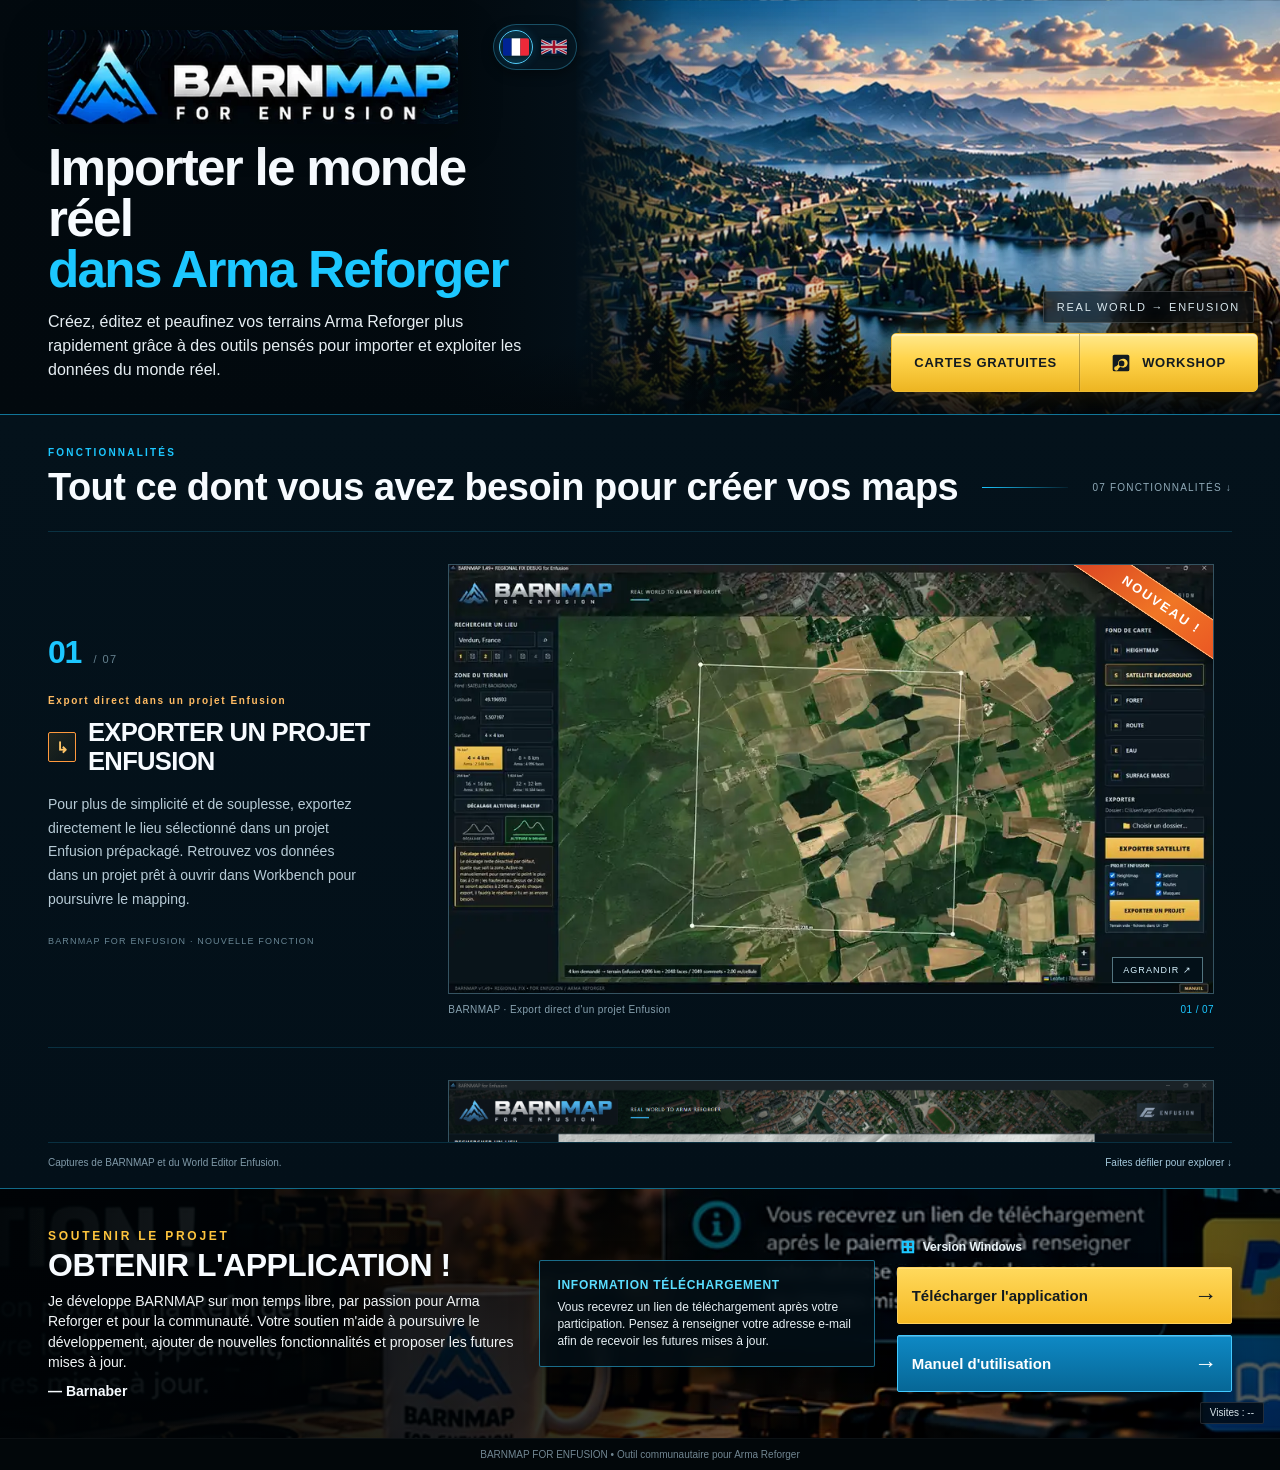
==== index.html @ 2dbf7f7d "feat(BARNMAP): nouvel export direct projet Enfusion, capture et manuel v1.49+" ====
<!doctype html>
<html lang="fr">
<head>
<meta name="google-adsense-account" content="ca-pub-2649279265159925">
  <script async src="https://pagead2.googlesyndication.com/pagead/js/adsbygoogle.js?client=ca-pub-2649279265159925"
     crossorigin="anonymous"></script>
  <meta charset="utf-8">
  <meta name="viewport" content="width=device-width, initial-scale=1">
  <title>BARNMAP FOR ENFUSION — Importer le monde réel dans Arma Reforger</title>
  <meta name="description" content="BARNMAP FOR ENFUSION : importez le monde réel dans Arma Reforger et automatisez terrain, routes, forêts, sols, rivières et points d'eau.">
  <meta name="theme-color" content="#030b10">
  <!-- Référencement BARNMAP : métadonnées invisibles, sans effet sur la mise en page -->
  <meta name="keywords" content="BARNMAP, Enfusion, ENFSUION, terrain import, map, mapping, modding, Arma Reforger, mod, Barnaber, reel map, réel map, real map, real world map, heightmap, Enfusion World Editor, terrain importer, map generator, mod Arma Reforger">
  <meta name="robots" content="index, follow, max-image-preview:large">
  <link rel="canonical" href="https://ustorie.github.io/BARNARMA/">
  <meta property="og:type" content="website">
  <meta property="og:locale" content="fr_FR">
  <meta property="og:site_name" content="BARNMAP FOR ENFUSION">
  <meta property="og:title" content="BARNMAP FOR ENFUSION — Terrain import, mapping et modding Arma Reforger">
  <meta property="og:description" content="BARNMAP par Barnaber : importez des cartes et terrains réels (real map) dans Arma Reforger avec Enfusion. Terrain import, map, mapping, modding et création de mods.">
  <meta property="og:url" content="https://ustorie.github.io/BARNARMA/">
  <meta name="twitter:card" content="summary">
  <meta name="twitter:title" content="BARNMAP FOR ENFUSION — Arma Reforger terrain import">
  <meta name="twitter:description" content="BARNMAP, outil de mapping et modding Arma Reforger par Barnaber : terrain import et real map sous Enfusion.">
  <script type="application/ld+json">
  {
    "@context": "https://schema.org",
    "@type": "SoftwareApplication",
    "name": "BARNMAP FOR ENFUSION",
    "alternateName": [
      "BARNMAP",
      "BARNMAP for Enfusion"
    ],
    "description": "BARNMAP par Barnaber permet l'import de terrains et de cartes du monde réel (real map) pour le mapping et modding sous Arma Reforger / Enfusion.",
    "applicationCategory": "DeveloperApplication",
    "operatingSystem": "Windows",
    "url": "https://ustorie.github.io/BARNARMA/",
    "author": {
      "@type": "Person",
      "name": "Barnaber"
    },
    "keywords": "BARNMAP, Enfusion, terrain import, map, mapping, modding, Arma Reforger, mod, Barnaber, reel map, real map"
  }
  </script>
  <style>
    :root{
      --bg:#02070a; --panel:#06131c; --panel2:#081b27; --cyan:#1cc7ff;
      --cyan2:#5addff; --white:#f7fbff; --muted:#c8d5dd; --gold:#ffc53d;
      --line:rgba(41,196,244,.46); --line-soft:rgba(41,196,244,.18);
      --shadow:0 24px 80px rgba(0,0,0,.46); --max:1440px;
    }
    *{box-sizing:border-box}
    html{background:#02070a}
    body{
      margin:0; min-width:1180px; color:var(--white); font-family:Inter,Segoe UI,Arial,sans-serif;
      background:
        radial-gradient(circle at 72% 0%,rgba(21,139,190,.13),transparent 34rem),
        linear-gradient(180deg,#031019 0%,#02070a 100%);
      overflow-x:auto;
    }
    body::before{
      content:""; position:fixed; inset:0; pointer-events:none; opacity:.18;
      background-image:
        repeating-radial-gradient(ellipse at 12% 18%,transparent 0 18px,rgba(58,188,232,.13) 19px,transparent 20px),
        linear-gradient(rgba(255,255,255,.012) 1px,transparent 1px),
        linear-gradient(90deg,rgba(255,255,255,.012) 1px,transparent 1px);
      background-size:auto,48px 48px,48px 48px;
    }
    a{text-decoration:none;color:inherit}
    .site{max-width:var(--max);margin:0 auto;position:relative;background:#031019;box-shadow:0 0 90px rgba(0,0,0,.72)}

    .hero{
      position:relative; min-height:430px; display:grid; grid-template-columns:45% 55%; overflow:hidden;
      border-bottom:1px solid rgba(28,199,255,.55); background:#04111a;
    }
    .hero::after{content:"";position:absolute;inset:auto 0 0;height:70px;background:linear-gradient(180deg,transparent,rgba(2,7,10,.78));pointer-events:none}
    .hero-left{position:relative;z-index:2;padding:34px 42px 40px 62px;background:linear-gradient(90deg,rgba(2,9,14,.99) 0%,rgba(2,9,14,.94) 78%,rgba(2,9,14,.22) 100%)}
    .brand{width:505px;max-width:100%;height:auto;display:block;margin-bottom:18px;filter:drop-shadow(0 8px 20px rgba(0,0,0,.25))}
    .hero h1{margin:0 0 15px;font-family:"Arial Narrow",Impact,Segoe UI,sans-serif;font-size:58px;line-height:.92;letter-spacing:-1.7px;font-weight:900}
    .hero h1 span{display:block;color:var(--cyan)}
    .hero p{margin:0;max-width:620px;color:#e6eef3;font-size:18px;line-height:1.43}
    .hero-art{position:relative;background-image:url("[data-uri]");background-size:cover;background-position:center}
    .hero-art::before{content:"";position:absolute;inset:0;background:linear-gradient(90deg,#031019 0%,rgba(3,16,25,.26) 14%,transparent 38%),linear-gradient(180deg,transparent 60%,rgba(2,7,10,.45) 100%)}
    .hero-badge{position:absolute;right:26px;bottom:24px;z-index:2;padding:9px 13px;border:1px solid rgba(255,255,255,.16);border-radius:9px;background:rgba(2,10,14,.58);font-size:11px;letter-spacing:.16em;text-transform:uppercase;color:#dceaf0;backdrop-filter:blur(7px)}

    .features{padding:22px 58px 14px;background:linear-gradient(180deg,#04121b 0%,#031019 100%)}
    .section-kicker{color:var(--cyan);font-size:13px;font-weight:900;letter-spacing:.26em;text-transform:uppercase;margin-bottom:5px}
    .section-title-row{display:flex;align-items:center;gap:18px;margin-bottom:16px}
    .section-title{margin:0;font-family:"Arial Narrow",Impact,Segoe UI,sans-serif;font-size:38px;line-height:1;font-weight:900;letter-spacing:-.5px;white-space:nowrap}
    .section-rule{height:2px;flex:1;background:linear-gradient(90deg,var(--cyan),rgba(28,199,255,.08));box-shadow:0 0 16px rgba(28,199,255,.35)}
    .cta-section{
      position:relative;min-height:270px;display:grid;grid-template-columns:48% 25% 27%;align-items:center;padding:26px 58px 28px;overflow:hidden;
      border-top:1px solid rgba(28,199,255,.5);background:#080d10;
    }
    .cta-section::before{content:"";position:absolute;inset:0;background-image:linear-gradient(90deg,rgba(3,8,11,.98) 0%,rgba(3,8,11,.80) 45%,rgba(3,8,11,.44) 70%,rgba(3,8,11,.68) 100%),url("[data-uri]");background-size:cover;background-position:center;filter:saturate(.96) contrast(1.04)}
    .cta-section>*{position:relative;z-index:1}
    .cta-copy{padding-right:34px}
    .cta-kicker{color:var(--gold);font-size:12px;font-weight:900;letter-spacing:.23em;text-transform:uppercase;margin-bottom:7px}
    .cta-title{margin:0 0 10px;font-family:"Arial Narrow",Impact,Segoe UI,sans-serif;font-size:40px;line-height:.96;font-weight:900;letter-spacing:-.5px}
    .cta-text{margin:0;max-width:610px;color:#f0f4f6;font-size:14px;line-height:1.46}
    .signature{margin-top:10px;font-size:14px;font-weight:800}
    .info-box{margin:0 18px;padding:16px 17px;border:1px solid rgba(47,189,237,.55);border-radius:13px;background:rgba(3,15,22,.84);box-shadow:0 12px 30px rgba(0,0,0,.28);font-size:12px;line-height:1.42;color:#e7f0f4;backdrop-filter:blur(7px)}
    .info-box strong{display:block;color:var(--cyan2);font-size:12px;letter-spacing:.06em;margin-bottom:5px}
    .actions{padding-left:18px}
    .windows{display:flex;align-items:center;gap:8px;margin:0 0 9px 3px;color:#e9f2f6;font-size:12px;font-weight:700}
    .windows::before{content:"⊞";color:var(--cyan);font-size:18px}
    .btn{height:57px;display:flex;align-items:center;justify-content:space-between;padding:0 20px;border-radius:10px;font-family:"Arial Narrow",Segoe UI,sans-serif;font-size:17px;font-weight:900;box-shadow:inset 0 1px 0 rgba(255,255,255,.23),0 9px 22px rgba(0,0,0,.28);transition:transform .15s ease,filter .15s ease}
    .btn+.btn{margin-top:11px}
    .btn:hover{transform:translateY(-1px);filter:brightness(1.05)}
    .btn-paypal{color:#111a20;background:linear-gradient(180deg,#ffd95c 0%,#f5b924 100%);border:1px solid #ffd15b}
    .btn-manual{color:white;background:linear-gradient(180deg,#0e89c5 0%,#076796 100%);border:1px solid #42c9ff}
    .arrow{font-size:23px;font-weight:400}
    .counter{position:absolute;right:16px;bottom:14px;z-index:3;padding:5px 9px;border:1px solid rgba(255,255,255,.13);border-radius:8px;background:rgba(2,8,11,.74);color:#d7e4ea;font-size:10px;line-height:1;backdrop-filter:blur(5px)}
    .footer{padding:10px 18px;text-align:center;color:#718692;font-size:10px;background:#02070a;border-top:1px solid rgba(255,255,255,.04)}

    body{min-width:0;overflow-x:hidden}
    .hero{min-height:350px}
    .hero-left{padding:30px 38px 32px 48px}
    .brand{width:410px}
    .hero h1{font-size:clamp(36px,4vw,54px);line-height:1}
    .hero p{font-size:16px;line-height:1.5}
    .hero-badge,.info-box,.btn,.counter{border-radius:2px}
    .features{padding:32px 48px 20px}
    .section-kicker{font-size:10px;letter-spacing:.22em;margin-bottom:10px}
    .section-title-row{gap:24px;margin-bottom:25px}
    .section-title{white-space:normal;font-size:clamp(25px,3vw,38px)}
    .section-rule{height:1px;box-shadow:none}
    .scroll-hint{font-size:10px;letter-spacing:.12em;color:#90aab8;white-space:nowrap}
    .scroll-hint span{color:var(--cyan);margin-left:14px;font-size:20px}
    .showcase{max-height:640px;height:68vh;min-height:380px;overflow-y:auto;scrollbar-width:thin;scrollbar-color:#1cc7ff #0a202c;padding-right:18px;border-top:1px solid var(--line-soft);border-bottom:1px solid var(--line-soft)}
    .showcase-row{display:grid;grid-template-columns:minmax(0, .8fr) minmax(0,1.7fr);gap:40px;padding:32px 0;border-bottom:1px solid var(--line-soft);align-items:center}
    .showcase-row:last-child{border-bottom:0}
    .step{font-size:11px;letter-spacing:.13em;color:#65808e;margin-bottom:24px}
    .step span{font-size:32px;font-weight:800;color:var(--cyan);letter-spacing:-.04em;margin-right:8px}
    .eyebrow{font-size:10px;letter-spacing:.16em;color:var(--cyan);font-weight:700;margin-bottom:12px}
    .showcase-copy h3{font-size:clamp(24px,2.4vw,34px);line-height:1.08;letter-spacing:-.7px;margin:0 0 16px}
    .showcase-copy p{font-size:14px;line-height:1.7;color:#b7cbd6;margin:0;max-width:320px}
    .detail{display:block;margin-top:24px;font-size:9px;letter-spacing:.13em;color:#698694}
    figure{margin:0;min-width:0}
    .image-button{position:relative;display:block;width:100%;padding:0;border:1px solid #355361;background:#02070a;cursor:zoom-in;border-radius:0;color:white}
    .image-button img{display:block;width:100%;height:auto}
    .image-button:hover{border-color:var(--cyan)}
    .expand{position:absolute;right:10px;bottom:10px;padding:7px 10px;background:#031019e8;border:1px solid #537580;color:#d8f3ff;font-size:9px;letter-spacing:.12em}
    figcaption{display:flex;justify-content:space-between;gap:12px;font-size:10px;color:#89a3b1;letter-spacing:.04em;padding-top:10px}
    figcaption span:last-child{color:var(--cyan);white-space:nowrap}
    .gallery-note{display:flex;justify-content:space-between;gap:15px;color:#809aa9;font-size:10px;padding-top:14px}
    .gallery-note span:last-child{color:#a5c9dc}
    .cta-section{padding:30px 48px;grid-template-columns:1.4fr 1fr 1fr;gap:22px;min-height:250px}
    .cta-copy{padding:0}.cta-title{font-size:32px}.info-box{margin:0}.actions{padding:0}.btn{padding:0 14px;font-size:15px}
    :focus-visible{outline:2px solid var(--cyan);outline-offset:5px}
    .lightbox{width:min(96vw,1800px);max-width:none;max-height:96vh;padding:44px 12px 12px;background:#031019;border:1px solid #3c697e;color:white}
    .lightbox::backdrop{background:rgba(0,5,9,.92)}
    .lightbox img{display:block;max-width:100%;max-height:80vh;width:auto;height:auto;margin:auto}
    .lightbox button{position:absolute;right:12px;top:8px;background:transparent;border:1px solid #527181;color:white;padding:6px 12px;cursor:pointer}
    @media(max-width:1000px){.hero{grid-template-columns:55% 45%}.hero-left{padding:28px}.features{padding:28px}.showcase-row{gap:24px;grid-template-columns:1fr 1.65fr}.cta-section{padding:28px;grid-template-columns:1fr 1fr}.cta-copy{grid-column:1/-1}.cta-title{font-size:30px}.cta-text{max-width:none}.scroll-hint{display:none}}
    @media(max-width:640px){.hero{grid-template-columns:1fr}.hero-left{padding:26px 22px;background:linear-gradient(90deg,#02090efd,#02090eb8)}.hero-art{position:absolute;inset:0;opacity:.22}.hero-badge{display:none}.brand{width:320px}.hero h1{font-size:39px}.hero p{font-size:14px}.features{padding:26px 20px 20px}.section-title-row{gap:12px}.section-title{font-size:28px}.showcase{height:auto;min-height:0;max-height:none;overflow:visible;padding:0}.showcase-row{grid-template-columns:1fr;gap:22px;padding:28px 0}.step{margin-bottom:16px}.showcase-copy h3{font-size:29px}.showcase-copy p{max-width:none}.detail{display:none}.gallery-note{font-size:9px}.gallery-note>span:last-child{display:none}.cta-section{grid-template-columns:1fr;padding:26px 20px 36px}.cta-copy{grid-column:auto}.cta-title{font-size:30px}.info-box{padding:14px}.counter{bottom:10px}.lightbox{padding:44px 5px 5px}}
    .pending-capture{padding:48px 24px;border-left:1px solid var(--line-soft);color:#89a3b1}.pending-capture>span{font-size:10px;letter-spacing:.15em;color:var(--cyan)}.pending-capture p{font-size:14px}.showcase-copy h3{overflow-wrap:anywhere}
    .app-feature-title{display:flex;align-items:center;gap:12px}
    .app-feature-title>span:last-child{min-width:0;font-size:clamp(20px,2vw,29px);line-height:1.15;overflow-wrap:normal}
    .app-key{flex:0 0 28px;display:inline-flex;align-items:center;justify-content:center;width:28px;height:30px;border:1px solid #49616c;border-radius:2px;background:linear-gradient(135deg,rgba(245,191,68,.12),rgba(245,191,68,.03));color:#efc552;font-size:15px;line-height:1;font-weight:800;letter-spacing:0}
    .showcase-row:hover .app-key{border-color:#b9953d}
    @media(max-width:1000px){.app-feature-title>span:last-child{font-size:20px}}
    /* BARNMAP : accès direct aux cartes exemples gratuites */
    .hero-badge{bottom:91px}
    .free-map-buttons{position:absolute;right:24px;bottom:23px;z-index:4;display:flex;overflow:hidden;border:1px solid #edba31;border-radius:3px;background:linear-gradient(180deg,#ffe17b,#e6ae22);box-shadow:0 12px 32px rgba(0,0,0,.44)}
    .free-map-buttons a{display:flex;align-items:center;justify-content:center;gap:8px;min-height:49px;padding:0 17px;color:#131b20;font-size:12px;font-weight:850;letter-spacing:.055em;text-transform:uppercase;transition:background .18s}
    .free-map-buttons a:hover{background:rgba(255,255,255,.23)}
    .free-map-buttons a+a{border-left:1px solid rgba(30,25,10,.28)}
    .free-map-buttons svg{width:20px;height:20px;fill:currentColor}
    @media(max-width:640px){.hero-art{opacity:1}.hero-badge{display:none}.free-map-buttons{right:12px;bottom:12px}.free-map-buttons a{min-height:43px;padding:0 10px;font-size:10px}.free-map-buttons svg{width:16px;height:16px}}
  
/* Sélecteur de langue compact dans le bandeau */
.language-switch{position:absolute;top:31px;left:calc(45% - 70px);z-index:12;display:flex;gap:5px;padding:5px;background:#051824d9;border:1px solid #3baace65;border-radius:24px;box-shadow:0 4px 12px #0006;backdrop-filter:blur(7px)}
.language-switch button{font-size:19px;line-height:1;border:1px solid transparent;border-radius:18px;padding:5px 6px;background:transparent;cursor:pointer;filter:saturate(.65);opacity:.65}
.language-switch button[aria-pressed="true"]{background:#1b465c;border-color:#41b9ef;filter:none;opacity:1}

/* Affichage des drapeaux et boutons de téléchargement mis en valeur */
.language-switch{top:24px;left:calc(45% - 83px);gap:4px;padding:5px;border-radius:99px}
.language-switch button{display:grid;place-items:center;width:34px;height:34px;padding:0;border-radius:50%;font-size:0;filter:none;opacity:.8}
.language-switch button span{font-size:22px;line-height:1;font-family:"Segoe UI Emoji","Apple Color Emoji",sans-serif}
.language-switch button:hover{opacity:1;background:#ffffff1a}
.language-switch button[aria-pressed="true"]{opacity:1;background:#1c91bf38;border-color:#53cbf8;box-shadow:0 0 10px #28baff30}
.free-map-buttons{right:22px;bottom:22px;border-radius:5px;box-shadow:0 12px 32px #0008,0 0 22px #ffc53338;overflow:visible}
.free-map-buttons a{position:relative;isolation:isolate;overflow:hidden;min-height:57px;min-width:178px;padding:0 22px;gap:11px;font-size:13px;background:linear-gradient(180deg,#ffe98c 0%,#ffd44c 43%,#edb522 100%);box-shadow:inset 0 2px 1px #ffffff6e;transition:filter .2s,transform .2s,box-shadow .2s}
.free-map-buttons a:first-child{border-radius:4px 0 0 4px}
.free-map-buttons a:last-child{border-radius:0 4px 4px 0}
.free-map-buttons a::after{content:"";position:absolute;top:-40%;bottom:-40%;left:-60%;width:35%;transform:skewX(-24deg);background:linear-gradient(90deg,transparent,#ffffff99,transparent);pointer-events:none;transition:left .55s ease}
.free-map-buttons a:hover{background:linear-gradient(180deg,#ffed9e,#ffd34b 60%,#eeb11c);filter:brightness(1.06);transform:translateY(-2px);box-shadow:0 4px 17px #ffc53166}
.free-map-buttons a:hover::after{left:135%}
@media(max-width:640px){.free-map-buttons{right:12px;bottom:12px}.free-map-buttons a{min-width:145px;min-height:47px;padding:0 12px;font-size:11px}.language-switch{left:calc(45% - 77px)}}
.language-switch button svg{display:block;width:26px;height:18px;border-radius:2px;box-shadow:0 1px 4px #0008;pointer-events:none}

/* Nouvelle fonctionnalité BARNMAP : export direct vers un projet Enfusion */
.showcase-row-new .image-button{overflow:hidden;isolation:isolate}
.feature-ribbon{position:absolute;z-index:3;right:-51px;top:23px;display:block;width:205px;padding:9px 0;background:linear-gradient(110deg,#d73c23 0%,#f07625 52%,#e84a23 100%);color:white;text-align:center;font-size:13px;font-weight:900;letter-spacing:.16em;transform:rotate(34deg);box-shadow:0 4px 14px #0009,0 0 0 1px #ffbf82 inset;pointer-events:none}
.showcase-row-new .eyebrow{color:#ffbb63}
.showcase-row-new .app-key{border-color:#ff993d;color:#ffc568}
@media(max-width:640px){.feature-ribbon{top:19px;right:-57px;width:197px;font-size:11px;padding:8px 0}}
</style>
</head>
<body>
  <main class="site">
    <section class="hero">
      <div class="language-switch" role="group" aria-label="Language / Langue"><button type="button" data-lang="fr" aria-label="Français" aria-pressed="true"><svg viewBox="0 0 30 20" width="26" height="18" aria-hidden="true"><rect width="10" height="20" fill="#002395"/><rect x="10" width="10" height="20" fill="#fff"/><rect x="20" width="10" height="20" fill="#ed2939"/></svg></button><button type="button" data-lang="en" aria-label="English" aria-pressed="false"><svg viewBox="0 0 60 30" width="26" height="18" aria-hidden="true"><rect width="60" height="30" fill="#012169"/><path d="M0 0 60 30M60 0 0 30" stroke="#fff" stroke-width="7"/><path d="M0 0 60 30M60 0 0 30" stroke="#c8102e" stroke-width="3"/><path d="M30 0v30M0 15h60" stroke="#fff" stroke-width="11"/><path d="M30 0v30M0 15h60" stroke="#c8102e" stroke-width="6"/></svg></button></div>
      <div class="hero-left">
        <img class="brand" src="[data-uri]" alt="BARNMAP FOR ENFUSION">
        <h1>Importer le monde réel<span>dans Arma Reforger</span></h1>
        <p>Créez, éditez et peaufinez vos terrains Arma Reforger plus rapidement grâce à des outils pensés pour importer et exploiter les données du monde réel.</p>
      </div>
      <div class="hero-art">
        <div class="hero-badge">Real world → Enfusion</div>
        <nav class="free-map-buttons" aria-label="Cartes gratuites BARNMAP">
          <a href="https://drive.google.com/drive/folders/1YIvcFIbfQd9sWpgryukeYSGIVfUDhr8S?usp=sharing" target="_blank" rel="noopener noreferrer">CARTES GRATUITES</a>
          <a href="https://reforger.armaplatform.com/workshop/6A84C9A969207F9F-BARNMAPOMAHASAMPLEMAP" target="_blank" rel="noopener noreferrer" aria-label="Ouvrir la carte exemple sur Arma Reforger Workshop">
            <svg viewBox="0 0 24 24" aria-hidden="true"><path d="M4 2h16a2 2 0 0 1 2 2v16a2 2 0 0 1-2 2H4a2 2 0 0 1-2-2V4a2 2 0 0 1 2-2zm8.7 5.1a5.4 5.4 0 0 0-4.1 6.7l-2.2 2.2a2.6 2.6 0 1 0 2.6 2.6l2.2-2.2a5.4 5.4 0 1 0 1.5-9.3zm0 2a3.4 3.4 0 1 1 0 6.8 3.4 3.4 0 0 1 0-6.8z"/></svg>
            WORKSHOP
          </a>
        </nav>
      </div>
    </section>

    <section class="features" aria-labelledby="features-title">
      <div class="section-kicker">Fonctionnalités</div>
      <div class="section-title-row"><h2 class="section-title" id="features-title">Tout ce dont vous avez besoin pour créer vos maps</h2><span class="section-rule" aria-hidden="true"></span><span class="scroll-hint">07 FONCTIONNALITÉS <span aria-hidden="true">↓</span></span></div>
      <div class="showcase" tabindex="0" role="region" aria-label="Captures du projet, zone à défilement vertical">
        <article class="showcase-row showcase-row-new">
          <div class="showcase-copy"><div class="step"><span>01</span> / 07</div><div class="eyebrow">Export direct dans un projet Enfusion</div><h3 class="app-feature-title"><span class="app-key" aria-hidden="true">↳</span><span>EXPORTER UN PROJET ENFUSION</span></h3><p>Pour plus de simplicité et de souplesse, exportez directement le lieu sélectionné dans un projet Enfusion prépackagé. Retrouvez vos données dans un projet prêt à ouvrir dans Workbench pour poursuivre le mapping.</p><span class="detail">BARNMAP FOR ENFUSION · NOUVELLE FONCTION</span></div>
          <figure><button class="image-button" type="button" data-full="assets/screenshots/00-export-direct-enfusion.webp" aria-label="Agrandir : nouvelle interface BARNMAP pour exporter directement dans un projet Enfusion"><img src="assets/screenshots/00-export-direct-enfusion.webp" alt="BARNMAP 1.49+ : sélection du lieu et bouton Exporter un projet Enfusion prépackagé" loading="eager" width="960" height="538"><span class="feature-ribbon">NOUVEAU !</span><span class="expand">AGRANDIR ↗</span></button><figcaption><span>BARNMAP · Export direct d'un projet Enfusion</span><span>01 / 07</span></figcaption></figure>
        </article>
        <article class="showcase-row">
          <div class="showcase-copy"><div class="step"><span>02</span> / 07</div><div class="eyebrow">Génération de terrain automatique</div><h3 class="app-feature-title"><span class="app-key" aria-hidden="true">H</span><span>HEIGHTMAP</span></h3><p>Importez des données réelles et générez un terrain fidèle avec un relief précis et naturel.</p><span class="detail">BARNMAP FOR ENFUSION</span></div>
          <figure><button class="image-button" type="button" data-full="assets/screenshots/01-heightmap.png" aria-label="Agrandir : Heightmap importée dans le World Editor Enfusion"><img src="assets/screenshots/01-heightmap.png" alt="Heightmap importée dans le World Editor Enfusion" loading="lazy" width="520" height="293"><span class="expand">AGRANDIR ↗</span></button><figcaption><span>ENFUSION · Import de la heightmap</span><span>02 / 07</span></figcaption></figure>
        </article>
        <article class="showcase-row">
          <div class="showcase-copy"><div class="step"><span>03</span> / 07</div><div class="eyebrow">Import de la carte satellite</div><h3 class="app-feature-title"><span class="app-key" aria-hidden="true">S</span><span>SATELLITE BACKGROUND</span></h3><p>Importez les images satellite pour retrouver les couleurs et les repères du terrain réel dans Enfusion.</p><span class="detail">BARNMAP FOR ENFUSION</span></div>
          <figure><button class="image-button" type="button" data-full="assets/screenshots/02-satellite.png" aria-label="Agrandir : Terrain avec image satellite dans le World Editor Enfusion"><img src="assets/screenshots/02-satellite.png" alt="Terrain avec image satellite dans le World Editor Enfusion" loading="lazy" width="520" height="292"><span class="expand">AGRANDIR ↗</span></button><figcaption><span>ENFUSION · Terrain et image satellite</span><span>03 / 07</span></figcaption></figure>
        </article>
        <article class="showcase-row">
          <div class="showcase-copy"><div class="step"><span>04</span> / 07</div><div class="eyebrow">Génération de forêts automatique</div><h3 class="app-feature-title"><span class="app-key" aria-hidden="true">P</span><span>FORET</span></h3><p>Placez automatiquement les zones boisées aux emplacements indiqués par les données réelles.</p><span class="detail">BARNMAP FOR ENFUSION</span></div>
          <figure><button class="image-button" type="button" data-full="assets/screenshots/03-foret.png" aria-label="Agrandir : Zones boisées sélectionnées et route visibles dans Enfusion"><img src="assets/screenshots/03-foret.png" alt="Zones boisées sélectionnées et route visibles dans Enfusion" loading="lazy" width="240" height="135"><span class="expand">AGRANDIR ↗</span></button><figcaption><span>ENFUSION · Zones boisées et route</span><span>04 / 07</span></figcaption></figure>
        </article>
        <article class="showcase-row">
          <div class="showcase-copy"><div class="step"><span>05</span> / 07</div><div class="eyebrow">Génération de routes automatique</div><h3 class="app-feature-title"><span class="app-key" aria-hidden="true">R</span><span>ROUTE</span></h3><p>Créez automatiquement un réseau routier cohérent à partir des données réelles.</p><span class="detail">BARNMAP FOR ENFUSION</span></div>
          <figure><button class="image-button" type="button" data-full="assets/screenshots/04-route.png" aria-label="Agrandir : Zones boisées sélectionnées et route visibles dans Enfusion"><img src="assets/screenshots/04-route.png" alt="Zones boisées sélectionnées et route visibles dans Enfusion" loading="lazy" width="520" height="292"><span class="expand">AGRANDIR ↗</span></button><figcaption><span>ENFUSION · Zones boisées et route</span><span>05 / 07</span></figcaption></figure>
        </article>
        <article class="showcase-row">
          <div class="showcase-copy"><div class="step"><span>06</span> / 07</div><div class="eyebrow">Génération de rivières et points d’eau automatique</div><h3 class="app-feature-title"><span class="app-key" aria-hidden="true">E</span><span>EAU</span></h3><p>Créez les rivières, cours d’eau et plans d’eau directement depuis les données réelles.</p><span class="detail">BARNMAP FOR ENFUSION</span></div>
          <figure><button class="image-button" type="button" data-full="assets/screenshots/05-eau.png" aria-label="Agrandir : Vue du relief côtier et de la mer dans Enfusion"><img src="assets/screenshots/05-eau.png" alt="Vue du relief côtier et de la mer dans Enfusion" loading="lazy" width="520" height="293"><span class="expand">AGRANDIR ↗</span></button><figcaption><span>ENFUSION · Aperçu du littoral</span><span>06 / 07</span></figcaption></figure>
        </article>
        <article class="showcase-row"><div class="showcase-copy"><div class="step"><span>07</span> / 07</div><div class="eyebrow">Génération de sol automatique</div><h3 class="app-feature-title"><span class="app-key" aria-hidden="true">M</span><span>SURFACE MASKS</span></h3><p>Générez les surfaces et matériaux aux emplacements correspondant aux données importées.</p><span class="detail">BARNMAP FOR ENFUSION</span></div><figure><button class="image-button" type="button" data-full="assets/screenshots/06-surface-masks.png" aria-label="Agrandir : Surfaces du sol sur le littoral dans Enfusion"><img src="assets/screenshots/06-surface-masks.png" alt="Surfaces rocheuses et végétation du sol sur le littoral dans Enfusion" loading="lazy" width="240" height="135"><span class="expand">AGRANDIR ↗</span></button><figcaption><span>ENFUSION · Surfaces et matériaux du sol</span><span>07 / 07</span></figcaption></figure></article>
      </div>
      <div class="gallery-note"><span>Captures de BARNMAP et du World Editor Enfusion.</span><span>Faites défiler pour explorer <span aria-hidden="true">↓</span></span></div>
    </section>

    <section class="cta-section">
      <div class="cta-copy">
        <div class="cta-kicker">Soutenir le projet</div>
        <h2 class="cta-title">OBTENIR L'APPLICATION !</h2>
        <p class="cta-text">Je développe BARNMAP sur mon temps libre, par passion pour Arma Reforger et pour la communauté. Votre soutien m'aide à poursuivre le développement, ajouter de nouvelles fonctionnalités et proposer les futures mises à jour.</p>
        <div class="signature">— Barnaber</div>
      </div>
      <div class="info-box"><strong>INFORMATION TÉLÉCHARGEMENT</strong>Vous recevrez un lien de téléchargement après votre participation. Pensez à renseigner votre adresse e-mail afin de recevoir les futures mises à jour.</div>
      <div class="actions">
        <div class="windows">Version Windows</div>
        <a class="btn btn-paypal" href="https://www.paypal.com/donate/?hosted_button_id=SHDJ8C57E2LR2" target="_blank" rel="noopener noreferrer"><span>Télécharger l'application</span><span class="arrow">→</span></a>
        <a class="btn btn-manual" href="https://ustorie.github.io/BARNARMA/manuel.html"><span>Manuel d'utilisation</span><span class="arrow">→</span></a>
      </div>
      <div id="visitor-counter" class="counter">Visites : ...</div>
    </section>
    <div class="footer">BARNMAP FOR ENFUSION • Outil communautaire pour Arma Reforger</div>
  </main>

  <dialog class="lightbox" aria-label="Capture agrandie"><button type="button" aria-label="Fermer la capture agrandie">Fermer ×</button><img alt=""></dialog>
  <script>
    const galleryDialog=document.querySelector('.lightbox');
    document.querySelectorAll('.image-button').forEach(button=>button.addEventListener('click',()=>{
      const image=galleryDialog.querySelector('img');
      image.src=button.dataset.full;image.alt=button.querySelector('img').alt;galleryDialog.showModal();
    }));
    galleryDialog.querySelector('button').addEventListener('click',()=>galleryDialog.close());
    galleryDialog.addEventListener('click',event=>{if(event.target===galleryDialog)galleryDialog.close()});
  </script>
  <script>
    (() => {
      const el = document.getElementById('visitor-counter');
      const base='https://countapi.mileshilliard.com/api/v1';
      const key='barnmap-for-enfusion-visits';
      const session='barnmap-visit-counted';
      const show=v=>{const n=Number(v);el.textContent=Number.isFinite(n)?'Visites : '+n.toLocaleString('fr-FR'):'Visites : --'};
      (async()=>{try{const counted=sessionStorage.getItem(session)==='1';const r=await fetch(base+'/'+(counted?'get':'hit')+'/'+key,{cache:'no-store'});if(!r.ok)throw 0;const j=await r.json();show(j.value);if(!counted)sessionStorage.setItem(session,'1')}catch(e){show(NaN)}})();
    })();
  </script>

<script id="barnmap-language-script">
(()=>{
const entries=[[".showcase-row:nth-child(2) .eyebrow","Direct export to an Enfusion project"],[".showcase-row:nth-child(2) .app-feature-title > span:last-child","EXPORT AN ENFUSION PROJECT"],[".showcase-row:nth-child(2) .showcase-copy p","For greater simplicity and flexibility, export your selected area directly into a prepackaged Enfusion project. Open it in Workbench and continue building your map."],[".showcase-row:nth-child(2) .feature-ribbon","NEW!"],[".showcase-row:nth-child(2) figcaption > span:first-child","BARNMAP · Direct export to an Enfusion project"],[".hero h1","Import the real world<span>into Arma Reforger</span>",1],[".hero-left p","Create, edit and refine Arma Reforger terrains faster with tools designed to import and use real-world data."],[".free-map-buttons a:first-child","FREE MAPS"],[".section-kicker","Features"],["#features-title","Everything you need to create your maps"],[".scroll-hint","07 FEATURES ↓"],[".showcase-row:nth-child(2) .eyebrow","Automatic terrain generation"],[".showcase-row:nth-child(3) .eyebrow","Satellite imagery import"],[".showcase-row:nth-child(4) .eyebrow","Automatic forest generation"],[".showcase-row:nth-child(5) .eyebrow","Automatic road generation"],[".showcase-row:nth-child(6) .eyebrow","Automatic rivers and water bodies"],[".showcase-row:nth-child(7) .eyebrow","Automatic ground surface generation"],[".showcase-row:nth-child(2) .showcase-copy p","Import real-world elevation data and generate faithful terrain with precise, natural relief."],[".showcase-row:nth-child(3) .showcase-copy p","Import satellite imagery to reproduce the colors and landmarks of real-world terrain in Enfusion."],[".showcase-row:nth-child(4) .showcase-copy p","Automatically place wooded areas at positions defined by real-world data."],[".showcase-row:nth-child(5) .showcase-copy p","Automatically create a consistent road network from real-world data."],[".showcase-row:nth-child(6) .showcase-copy p","Create rivers, streams and bodies of water directly from real-world data."],[".showcase-row:nth-child(7) .showcase-copy p","Generate ground surfaces and materials at locations matching the imported data."],[".gallery-note > span:first-child","Screenshots of BARNMAP and Enfusion World Editor."],[".gallery-note > span:last-child","Scroll to explore ↓"],[".cta-kicker","Support the project"],[".cta-title","GET THE APPLICATION!"],[".cta-text","I develop BARNMAP in my free time out of passion for Arma Reforger and its community. Your support helps me continue development, add features and provide future updates."],[".info-box","<strong>DOWNLOAD INFORMATION</strong>You will receive a download link after your contribution. Remember to provide your email address to receive future updates.",1],[".windows","Windows version"],[".btn-paypal span:first-child","Download the application"],[".btn-manual span:first-child","User manual"],[".footer","BARNMAP FOR ENFUSION • Community tool for Arma Reforger"],[".lightbox button","Close ×"],[".hero-art .free-map-buttons a:last-child","<svg viewBox=\"0 0 24 24\" aria-hidden=\"true\"><path d=\"M4 2h16a2 2 0 0 1 2 2v16a2 2 0 0 1-2 2H4a2 2 0 0 1-2-2V4a2 2 0 0 1 2-2zm8.7 5.1a5.4 5.4 0 0 0-4.1 6.7l-2.2 2.2a2.6 2.6 0 1 0 2.6 2.6l2.2-2.2a5.4 5.4 0 1 0 1.5-9.3zm0 2a3.4 3.4 0 1 1 0 6.8 3.4 3.4 0 0 1 0-6.8z\"/></svg> WORKSHOP",1]];
const originals=new Map();
function switchLanguage(lang){
 for(const [selector,english,isHTML] of entries){const el=document.querySelector(selector);if(!el)continue;if(!originals.has(selector))originals.set(selector,isHTML?el.innerHTML:el.textContent);const value=lang==='en'?english:originals.get(selector);if(isHTML)el.innerHTML=value;else el.textContent=value;}
 document.querySelectorAll('.showcase .expand').forEach(el=>{if(!el.dataset.originalFr)el.dataset.originalFr=el.textContent;el.textContent=lang==='en'?'ENLARGE ↗':el.dataset.originalFr;});
 const counter=document.querySelector('#visitor-counter');if(counter){const t=counter.textContent;if(lang==='en')counter.textContent=t.replace(/^Visites\s*:/,'Visits:');else counter.textContent=t.replace(/^Visits\s*:/,'Visites:');}
 document.querySelectorAll('.language-switch button').forEach(b=>b.setAttribute('aria-pressed',String(b.dataset.lang===lang)));
 document.documentElement.lang=lang;
 try{localStorage.setItem('barnmap-language',lang);}catch(e){}
}
document.querySelectorAll('.language-switch button').forEach(b=>b.addEventListener('click',()=>switchLanguage(b.dataset.lang)));
let lang='fr';try{lang=localStorage.getItem('barnmap-language')==='en'?'en':'fr';}catch(e){}
switchLanguage(lang);
})();
</script>
</body>
</html>
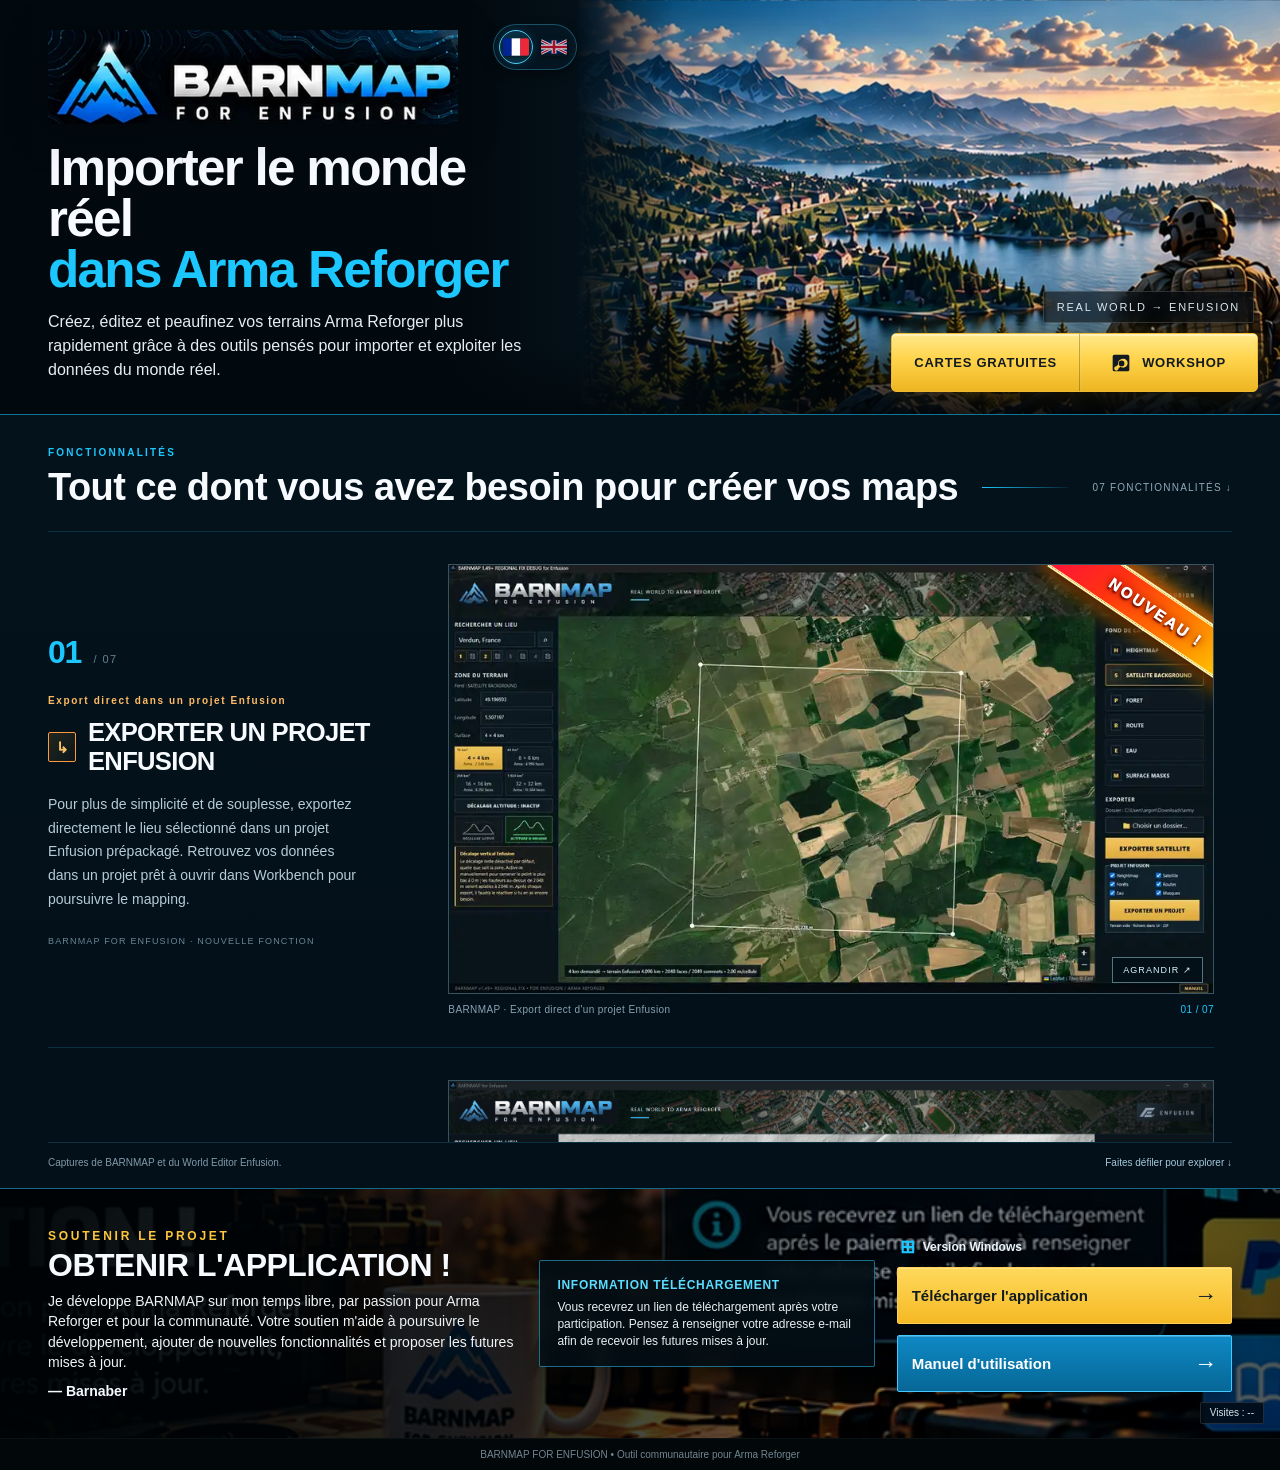
==== commit 0ab196c8: "Make NEW/NOUVEAU Enfusion export ribbon neon bright with glowing shimmer" ====
--- a/index.html
+++ b/index.html
@@ -192,10 +192,15 @@
 
 /* Nouvelle fonctionnalité BARNMAP : export direct vers un projet Enfusion */
 .showcase-row-new .image-button{overflow:hidden;isolation:isolate}
-.feature-ribbon{position:absolute;z-index:3;right:-51px;top:23px;display:block;width:205px;padding:9px 0;background:linear-gradient(110deg,#d73c23 0%,#f07625 52%,#e84a23 100%);color:white;text-align:center;font-size:13px;font-weight:900;letter-spacing:.16em;transform:rotate(34deg);box-shadow:0 4px 14px #0009,0 0 0 1px #ffbf82 inset;pointer-events:none}
+/* Bandeau nouveaute : neon rouge-orange-jaune, lumineux et anime */
+.feature-ribbon{position:absolute;z-index:3;right:-59px;top:25px;display:block;isolation:isolate;overflow:hidden;width:232px;padding:12px 0;background:linear-gradient(110deg,#ff0c43 0%,#ff3211 30%,#ff7700 60%,#ffe600 100%);color:#fff;text-align:center;font-size:15px;font-weight:1000;letter-spacing:.19em;text-shadow:0 2px 2px #650900,0 0 8px #810b00;transform:rotate(34deg);border-top:2px solid #fff3aa;border-bottom:2px solid #fff3aa;box-shadow:0 6px 18px #000c,0 0 15px #ff4e00,0 0 27px #ffb300,0 0 0 1px #fffdac inset;pointer-events:none;animation:barnRibbonFlash 2s ease-in-out infinite}
+.feature-ribbon::after{content:"";position:absolute;inset:-40% auto -40% -45%;width:38%;transform:skewX(-25deg);background:linear-gradient(90deg,transparent,#ffffffb8,transparent);animation:barnRibbonShine 3s ease-in-out infinite;pointer-events:none}
+@keyframes barnRibbonFlash{0%,100%{filter:brightness(1) saturate(1.2);box-shadow:0 6px 18px #000c,0 0 15px #ff4e00,0 0 27px #ffb300,0 0 0 1px #fffdac inset}50%{filter:brightness(1.3) saturate(1.5);box-shadow:0 6px 18px #000c,0 0 24px #ff4000,0 0 42px #ffbc00,0 0 0 1px #fff5c0 inset}}
+@keyframes barnRibbonShine{0%,25%{left:-45%}60%,100%{left:125%}}
+@media(prefers-reduced-motion:reduce){.feature-ribbon,.feature-ribbon::after{animation:none}}
 .showcase-row-new .eyebrow{color:#ffbb63}
 .showcase-row-new .app-key{border-color:#ff993d;color:#ffc568}
-@media(max-width:640px){.feature-ribbon{top:19px;right:-57px;width:197px;font-size:11px;padding:8px 0}}
+@media(max-width:640px){.feature-ribbon{top:19px;right:-61px;width:215px;font-size:12px;padding:10px 0}}
 </style>
 </head>
 <body>
@@ -293,7 +298,7 @@
 
 <script id="barnmap-language-script">
 (()=>{
-const entries=[[".showcase-row:nth-child(2) .eyebrow","Direct export to an Enfusion project"],[".showcase-row:nth-child(2) .app-feature-title > span:last-child","EXPORT AN ENFUSION PROJECT"],[".showcase-row:nth-child(2) .showcase-copy p","For greater simplicity and flexibility, export your selected area directly into a prepackaged Enfusion project. Open it in Workbench and continue building your map."],[".showcase-row:nth-child(2) .feature-ribbon","NEW!"],[".showcase-row:nth-child(2) figcaption > span:first-child","BARNMAP · Direct export to an Enfusion project"],[".hero h1","Import the real world<span>into Arma Reforger</span>",1],[".hero-left p","Create, edit and refine Arma Reforger terrains faster with tools designed to import and use real-world data."],[".free-map-buttons a:first-child","FREE MAPS"],[".section-kicker","Features"],["#features-title","Everything you need to create your maps"],[".scroll-hint","07 FEATURES ↓"],[".showcase-row:nth-child(2) .eyebrow","Automatic terrain generation"],[".showcase-row:nth-child(3) .eyebrow","Satellite imagery import"],[".showcase-row:nth-child(4) .eyebrow","Automatic forest generation"],[".showcase-row:nth-child(5) .eyebrow","Automatic road generation"],[".showcase-row:nth-child(6) .eyebrow","Automatic rivers and water bodies"],[".showcase-row:nth-child(7) .eyebrow","Automatic ground surface generation"],[".showcase-row:nth-child(2) .showcase-copy p","Import real-world elevation data and generate faithful terrain with precise, natural relief."],[".showcase-row:nth-child(3) .showcase-copy p","Import satellite imagery to reproduce the colors and landmarks of real-world terrain in Enfusion."],[".showcase-row:nth-child(4) .showcase-copy p","Automatically place wooded areas at positions defined by real-world data."],[".showcase-row:nth-child(5) .showcase-copy p","Automatically create a consistent road network from real-world data."],[".showcase-row:nth-child(6) .showcase-copy p","Create rivers, streams and bodies of water directly from real-world data."],[".showcase-row:nth-child(7) .showcase-copy p","Generate ground surfaces and materials at locations matching the imported data."],[".gallery-note > span:first-child","Screenshots of BARNMAP and Enfusion World Editor."],[".gallery-note > span:last-child","Scroll to explore ↓"],[".cta-kicker","Support the project"],[".cta-title","GET THE APPLICATION!"],[".cta-text","I develop BARNMAP in my free time out of passion for Arma Reforger and its community. Your support helps me continue development, add features and provide future updates."],[".info-box","<strong>DOWNLOAD INFORMATION</strong>You will receive a download link after your contribution. Remember to provide your email address to receive future updates.",1],[".windows","Windows version"],[".btn-paypal span:first-child","Download the application"],[".btn-manual span:first-child","User manual"],[".footer","BARNMAP FOR ENFUSION • Community tool for Arma Reforger"],[".lightbox button","Close ×"],[".hero-art .free-map-buttons a:last-child","<svg viewBox=\"0 0 24 24\" aria-hidden=\"true\"><path d=\"M4 2h16a2 2 0 0 1 2 2v16a2 2 0 0 1-2 2H4a2 2 0 0 1-2-2V4a2 2 0 0 1 2-2zm8.7 5.1a5.4 5.4 0 0 0-4.1 6.7l-2.2 2.2a2.6 2.6 0 1 0 2.6 2.6l2.2-2.2a5.4 5.4 0 1 0 1.5-9.3zm0 2a3.4 3.4 0 1 1 0 6.8 3.4 3.4 0 0 1 0-6.8z\"/></svg> WORKSHOP",1]];
+const entries=[[".showcase-row:nth-child(1) .eyebrow","Direct export to an Enfusion project"],[".showcase-row:nth-child(1) .app-feature-title > span:last-child","EXPORT AN ENFUSION PROJECT"],[".showcase-row:nth-child(1) .showcase-copy p","For greater simplicity and flexibility, export your selected area directly into a prepackaged Enfusion project. Open it in Workbench and continue building your map."],[".showcase-row:nth-child(1) .feature-ribbon","NEW!"],[".showcase-row:nth-child(1) figcaption > span:first-child","BARNMAP · Direct export to an Enfusion project"],[".hero h1","Import the real world<span>into Arma Reforger</span>",1],[".hero-left p","Create, edit and refine Arma Reforger terrains faster with tools designed to import and use real-world data."],[".free-map-buttons a:first-child","FREE MAPS"],[".section-kicker","Features"],["#features-title","Everything you need to create your maps"],[".scroll-hint","07 FEATURES ↓"],[".showcase-row:nth-child(2) .eyebrow","Automatic terrain generation"],[".showcase-row:nth-child(3) .eyebrow","Satellite imagery import"],[".showcase-row:nth-child(4) .eyebrow","Automatic forest generation"],[".showcase-row:nth-child(5) .eyebrow","Automatic road generation"],[".showcase-row:nth-child(6) .eyebrow","Automatic rivers and water bodies"],[".showcase-row:nth-child(7) .eyebrow","Automatic ground surface generation"],[".showcase-row:nth-child(2) .showcase-copy p","Import real-world elevation data and generate faithful terrain with precise, natural relief."],[".showcase-row:nth-child(3) .showcase-copy p","Import satellite imagery to reproduce the colors and landmarks of real-world terrain in Enfusion."],[".showcase-row:nth-child(4) .showcase-copy p","Automatically place wooded areas at positions defined by real-world data."],[".showcase-row:nth-child(5) .showcase-copy p","Automatically create a consistent road network from real-world data."],[".showcase-row:nth-child(6) .showcase-copy p","Create rivers, streams and bodies of water directly from real-world data."],[".showcase-row:nth-child(7) .showcase-copy p","Generate ground surfaces and materials at locations matching the imported data."],[".gallery-note > span:first-child","Screenshots of BARNMAP and Enfusion World Editor."],[".gallery-note > span:last-child","Scroll to explore ↓"],[".cta-kicker","Support the project"],[".cta-title","GET THE APPLICATION!"],[".cta-text","I develop BARNMAP in my free time out of passion for Arma Reforger and its community. Your support helps me continue development, add features and provide future updates."],[".info-box","<strong>DOWNLOAD INFORMATION</strong>You will receive a download link after your contribution. Remember to provide your email address to receive future updates.",1],[".windows","Windows version"],[".btn-paypal span:first-child","Download the application"],[".btn-manual span:first-child","User manual"],[".footer","BARNMAP FOR ENFUSION • Community tool for Arma Reforger"],[".lightbox button","Close ×"],[".hero-art .free-map-buttons a:last-child","<svg viewBox=\"0 0 24 24\" aria-hidden=\"true\"><path d=\"M4 2h16a2 2 0 0 1 2 2v16a2 2 0 0 1-2 2H4a2 2 0 0 1-2-2V4a2 2 0 0 1 2-2zm8.7 5.1a5.4 5.4 0 0 0-4.1 6.7l-2.2 2.2a2.6 2.6 0 1 0 2.6 2.6l2.2-2.2a5.4 5.4 0 1 0 1.5-9.3zm0 2a3.4 3.4 0 1 1 0 6.8 3.4 3.4 0 0 1 0-6.8z\"/></svg> WORKSHOP",1]];
 const originals=new Map();
 function switchLanguage(lang){
  for(const [selector,english,isHTML] of entries){const el=document.querySelector(selector);if(!el)continue;if(!originals.has(selector))originals.set(selector,isHTML?el.innerHTML:el.textContent);const value=lang==='en'?english:originals.get(selector);if(isHTML)el.innerHTML=value;else el.textContent=value;}
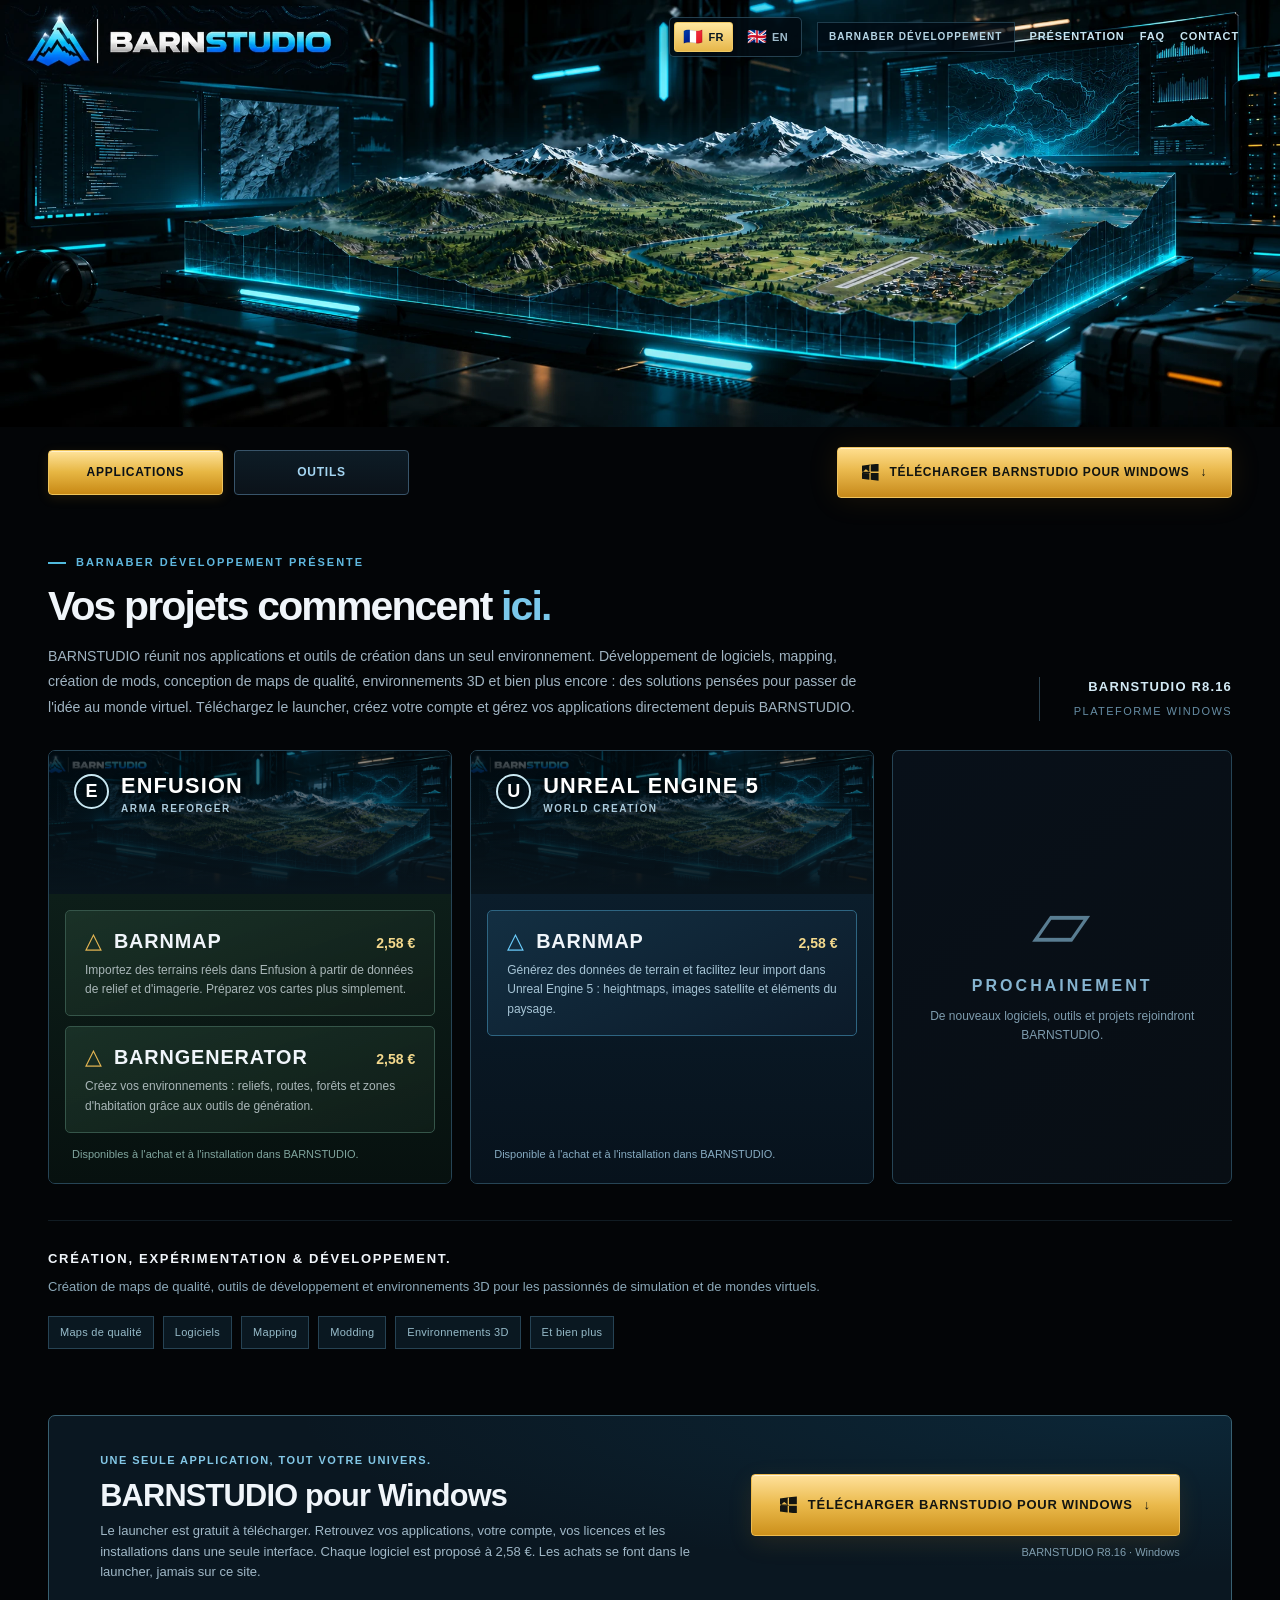
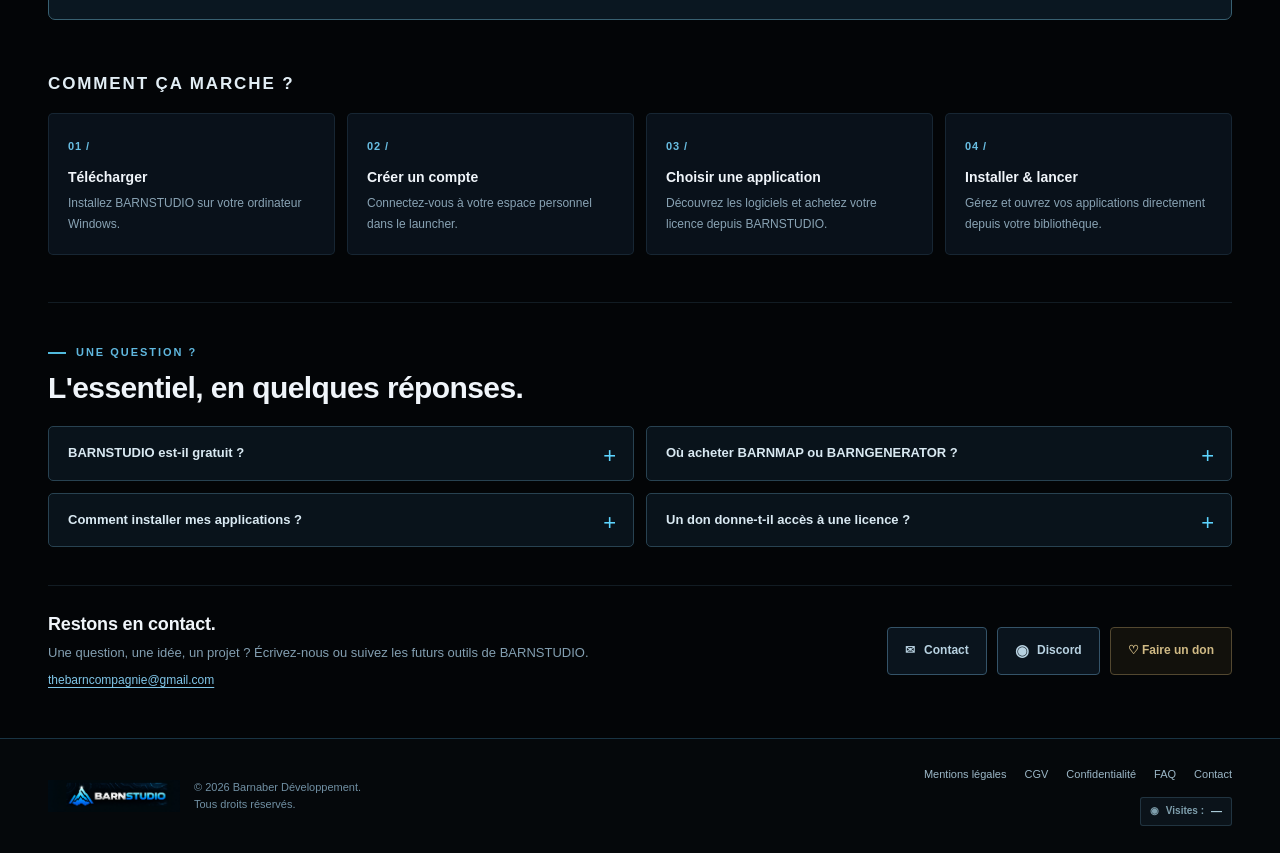
==== commit c5d9c029: "Remplacer site BARNMAP par BARNSTUDIO V4 (sauvegarde conservée)" ====
--- a/index.html
+++ b/index.html
@@ -1,317 +1,377 @@
-<!doctype html>
-<html lang="fr">
+<!DOCTYPE html>
+
+<html lang="fr">
 <head>
-<meta name="google-adsense-account" content="ca-pub-2649279265159925">
-  <script async src="https://pagead2.googlesyndication.com/pagead/js/adsbygoogle.js?client=ca-pub-2649279265159925"
-     crossorigin="anonymous"></script>
-  <meta charset="utf-8">
-  <meta name="viewport" content="width=device-width, initial-scale=1">
-  <title>BARNMAP FOR ENFUSION — Importer le monde réel dans Arma Reforger</title>
-  <meta name="description" content="BARNMAP FOR ENFUSION : importez le monde réel dans Arma Reforger et automatisez terrain, routes, forêts, sols, rivières et points d'eau.">
-  <meta name="theme-color" content="#030b10">
-  <!-- Référencement BARNMAP : métadonnées invisibles, sans effet sur la mise en page -->
-  <meta name="keywords" content="BARNMAP, Enfusion, ENFSUION, terrain import, map, mapping, modding, Arma Reforger, mod, Barnaber, reel map, réel map, real map, real world map, heightmap, Enfusion World Editor, terrain importer, map generator, mod Arma Reforger">
-  <meta name="robots" content="index, follow, max-image-preview:large">
-  <link rel="canonical" href="https://ustorie.github.io/BARNARMA/">
-  <meta property="og:type" content="website">
-  <meta property="og:locale" content="fr_FR">
-  <meta property="og:site_name" content="BARNMAP FOR ENFUSION">
-  <meta property="og:title" content="BARNMAP FOR ENFUSION — Terrain import, mapping et modding Arma Reforger">
-  <meta property="og:description" content="BARNMAP par Barnaber : importez des cartes et terrains réels (real map) dans Arma Reforger avec Enfusion. Terrain import, map, mapping, modding et création de mods.">
-  <meta property="og:url" content="https://ustorie.github.io/BARNARMA/">
-  <meta name="twitter:card" content="summary">
-  <meta name="twitter:title" content="BARNMAP FOR ENFUSION — Arma Reforger terrain import">
-  <meta name="twitter:description" content="BARNMAP, outil de mapping et modding Arma Reforger par Barnaber : terrain import et real map sous Enfusion.">
-  <script type="application/ld+json">
-  {
-    "@context": "https://schema.org",
-    "@type": "SoftwareApplication",
-    "name": "BARNMAP FOR ENFUSION",
-    "alternateName": [
-      "BARNMAP",
-      "BARNMAP for Enfusion"
-    ],
-    "description": "BARNMAP par Barnaber permet l'import de terrains et de cartes du monde réel (real map) pour le mapping et modding sous Arma Reforger / Enfusion.",
-    "applicationCategory": "DeveloperApplication",
-    "operatingSystem": "Windows",
-    "url": "https://ustorie.github.io/BARNARMA/",
-    "author": {
-      "@type": "Person",
-      "name": "Barnaber"
-    },
-    "keywords": "BARNMAP, Enfusion, terrain import, map, mapping, modding, Arma Reforger, mod, Barnaber, reel map, real map"
-  }
-  </script>
-  <style>
-    :root{
-      --bg:#02070a; --panel:#06131c; --panel2:#081b27; --cyan:#1cc7ff;
-      --cyan2:#5addff; --white:#f7fbff; --muted:#c8d5dd; --gold:#ffc53d;
-      --line:rgba(41,196,244,.46); --line-soft:rgba(41,196,244,.18);
-      --shadow:0 24px 80px rgba(0,0,0,.46); --max:1440px;
-    }
-    *{box-sizing:border-box}
-    html{background:#02070a}
-    body{
-      margin:0; min-width:1180px; color:var(--white); font-family:Inter,Segoe UI,Arial,sans-serif;
-      background:
-        radial-gradient(circle at 72% 0%,rgba(21,139,190,.13),transparent 34rem),
-        linear-gradient(180deg,#031019 0%,#02070a 100%);
-      overflow-x:auto;
-    }
-    body::before{
-      content:""; position:fixed; inset:0; pointer-events:none; opacity:.18;
-      background-image:
-        repeating-radial-gradient(ellipse at 12% 18%,transparent 0 18px,rgba(58,188,232,.13) 19px,transparent 20px),
-        linear-gradient(rgba(255,255,255,.012) 1px,transparent 1px),
-        linear-gradient(90deg,rgba(255,255,255,.012) 1px,transparent 1px);
-      background-size:auto,48px 48px,48px 48px;
-    }
-    a{text-decoration:none;color:inherit}
-    .site{max-width:var(--max);margin:0 auto;position:relative;background:#031019;box-shadow:0 0 90px rgba(0,0,0,.72)}
-
-    .hero{
-      position:relative; min-height:430px; display:grid; grid-template-columns:45% 55%; overflow:hidden;
-      border-bottom:1px solid rgba(28,199,255,.55); background:#04111a;
-    }
-    .hero::after{content:"";position:absolute;inset:auto 0 0;height:70px;background:linear-gradient(180deg,transparent,rgba(2,7,10,.78));pointer-events:none}
-    .hero-left{position:relative;z-index:2;padding:34px 42px 40px 62px;background:linear-gradient(90deg,rgba(2,9,14,.99) 0%,rgba(2,9,14,.94) 78%,rgba(2,9,14,.22) 100%)}
-    .brand{width:505px;max-width:100%;height:auto;display:block;margin-bottom:18px;filter:drop-shadow(0 8px 20px rgba(0,0,0,.25))}
-    .hero h1{margin:0 0 15px;font-family:"Arial Narrow",Impact,Segoe UI,sans-serif;font-size:58px;line-height:.92;letter-spacing:-1.7px;font-weight:900}
-    .hero h1 span{display:block;color:var(--cyan)}
-    .hero p{margin:0;max-width:620px;color:#e6eef3;font-size:18px;line-height:1.43}
-    .hero-art{position:relative;background-image:url("[data-uri]");background-size:cover;background-position:center}
-    .hero-art::before{content:"";position:absolute;inset:0;background:linear-gradient(90deg,#031019 0%,rgba(3,16,25,.26) 14%,transparent 38%),linear-gradient(180deg,transparent 60%,rgba(2,7,10,.45) 100%)}
-    .hero-badge{position:absolute;right:26px;bottom:24px;z-index:2;padding:9px 13px;border:1px solid rgba(255,255,255,.16);border-radius:9px;background:rgba(2,10,14,.58);font-size:11px;letter-spacing:.16em;text-transform:uppercase;color:#dceaf0;backdrop-filter:blur(7px)}
-
-    .features{padding:22px 58px 14px;background:linear-gradient(180deg,#04121b 0%,#031019 100%)}
-    .section-kicker{color:var(--cyan);font-size:13px;font-weight:900;letter-spacing:.26em;text-transform:uppercase;margin-bottom:5px}
-    .section-title-row{display:flex;align-items:center;gap:18px;margin-bottom:16px}
-    .section-title{margin:0;font-family:"Arial Narrow",Impact,Segoe UI,sans-serif;font-size:38px;line-height:1;font-weight:900;letter-spacing:-.5px;white-space:nowrap}
-    .section-rule{height:2px;flex:1;background:linear-gradient(90deg,var(--cyan),rgba(28,199,255,.08));box-shadow:0 0 16px rgba(28,199,255,.35)}
-    .cta-section{
-      position:relative;min-height:270px;display:grid;grid-template-columns:48% 25% 27%;align-items:center;padding:26px 58px 28px;overflow:hidden;
-      border-top:1px solid rgba(28,199,255,.5);background:#080d10;
-    }
-    .cta-section::before{content:"";position:absolute;inset:0;background-image:linear-gradient(90deg,rgba(3,8,11,.98) 0%,rgba(3,8,11,.80) 45%,rgba(3,8,11,.44) 70%,rgba(3,8,11,.68) 100%),url("[data-uri]");background-size:cover;background-position:center;filter:saturate(.96) contrast(1.04)}
-    .cta-section>*{position:relative;z-index:1}
-    .cta-copy{padding-right:34px}
-    .cta-kicker{color:var(--gold);font-size:12px;font-weight:900;letter-spacing:.23em;text-transform:uppercase;margin-bottom:7px}
-    .cta-title{margin:0 0 10px;font-family:"Arial Narrow",Impact,Segoe UI,sans-serif;font-size:40px;line-height:.96;font-weight:900;letter-spacing:-.5px}
-    .cta-text{margin:0;max-width:610px;color:#f0f4f6;font-size:14px;line-height:1.46}
-    .signature{margin-top:10px;font-size:14px;font-weight:800}
-    .info-box{margin:0 18px;padding:16px 17px;border:1px solid rgba(47,189,237,.55);border-radius:13px;background:rgba(3,15,22,.84);box-shadow:0 12px 30px rgba(0,0,0,.28);font-size:12px;line-height:1.42;color:#e7f0f4;backdrop-filter:blur(7px)}
-    .info-box strong{display:block;color:var(--cyan2);font-size:12px;letter-spacing:.06em;margin-bottom:5px}
-    .actions{padding-left:18px}
-    .windows{display:flex;align-items:center;gap:8px;margin:0 0 9px 3px;color:#e9f2f6;font-size:12px;font-weight:700}
-    .windows::before{content:"⊞";color:var(--cyan);font-size:18px}
-    .btn{height:57px;display:flex;align-items:center;justify-content:space-between;padding:0 20px;border-radius:10px;font-family:"Arial Narrow",Segoe UI,sans-serif;font-size:17px;font-weight:900;box-shadow:inset 0 1px 0 rgba(255,255,255,.23),0 9px 22px rgba(0,0,0,.28);transition:transform .15s ease,filter .15s ease}
-    .btn+.btn{margin-top:11px}
-    .btn:hover{transform:translateY(-1px);filter:brightness(1.05)}
-    .btn-paypal{color:#111a20;background:linear-gradient(180deg,#ffd95c 0%,#f5b924 100%);border:1px solid #ffd15b}
-    .btn-manual{color:white;background:linear-gradient(180deg,#0e89c5 0%,#076796 100%);border:1px solid #42c9ff}
-    .arrow{font-size:23px;font-weight:400}
-    .counter{position:absolute;right:16px;bottom:14px;z-index:3;padding:5px 9px;border:1px solid rgba(255,255,255,.13);border-radius:8px;background:rgba(2,8,11,.74);color:#d7e4ea;font-size:10px;line-height:1;backdrop-filter:blur(5px)}
-    .footer{padding:10px 18px;text-align:center;color:#718692;font-size:10px;background:#02070a;border-top:1px solid rgba(255,255,255,.04)}
-
-    body{min-width:0;overflow-x:hidden}
-    .hero{min-height:350px}
-    .hero-left{padding:30px 38px 32px 48px}
-    .brand{width:410px}
-    .hero h1{font-size:clamp(36px,4vw,54px);line-height:1}
-    .hero p{font-size:16px;line-height:1.5}
-    .hero-badge,.info-box,.btn,.counter{border-radius:2px}
-    .features{padding:32px 48px 20px}
-    .section-kicker{font-size:10px;letter-spacing:.22em;margin-bottom:10px}
-    .section-title-row{gap:24px;margin-bottom:25px}
-    .section-title{white-space:normal;font-size:clamp(25px,3vw,38px)}
-    .section-rule{height:1px;box-shadow:none}
-    .scroll-hint{font-size:10px;letter-spacing:.12em;color:#90aab8;white-space:nowrap}
-    .scroll-hint span{color:var(--cyan);margin-left:14px;font-size:20px}
-    .showcase{max-height:640px;height:68vh;min-height:380px;overflow-y:auto;scrollbar-width:thin;scrollbar-color:#1cc7ff #0a202c;padding-right:18px;border-top:1px solid var(--line-soft);border-bottom:1px solid var(--line-soft)}
-    .showcase-row{display:grid;grid-template-columns:minmax(0, .8fr) minmax(0,1.7fr);gap:40px;padding:32px 0;border-bottom:1px solid var(--line-soft);align-items:center}
-    .showcase-row:last-child{border-bottom:0}
-    .step{font-size:11px;letter-spacing:.13em;color:#65808e;margin-bottom:24px}
-    .step span{font-size:32px;font-weight:800;color:var(--cyan);letter-spacing:-.04em;margin-right:8px}
-    .eyebrow{font-size:10px;letter-spacing:.16em;color:var(--cyan);font-weight:700;margin-bottom:12px}
-    .showcase-copy h3{font-size:clamp(24px,2.4vw,34px);line-height:1.08;letter-spacing:-.7px;margin:0 0 16px}
-    .showcase-copy p{font-size:14px;line-height:1.7;color:#b7cbd6;margin:0;max-width:320px}
-    .detail{display:block;margin-top:24px;font-size:9px;letter-spacing:.13em;color:#698694}
-    figure{margin:0;min-width:0}
-    .image-button{position:relative;display:block;width:100%;padding:0;border:1px solid #355361;background:#02070a;cursor:zoom-in;border-radius:0;color:white}
-    .image-button img{display:block;width:100%;height:auto}
-    .image-button:hover{border-color:var(--cyan)}
-    .expand{position:absolute;right:10px;bottom:10px;padding:7px 10px;background:#031019e8;border:1px solid #537580;color:#d8f3ff;font-size:9px;letter-spacing:.12em}
-    figcaption{display:flex;justify-content:space-between;gap:12px;font-size:10px;color:#89a3b1;letter-spacing:.04em;padding-top:10px}
-    figcaption span:last-child{color:var(--cyan);white-space:nowrap}
-    .gallery-note{display:flex;justify-content:space-between;gap:15px;color:#809aa9;font-size:10px;padding-top:14px}
-    .gallery-note span:last-child{color:#a5c9dc}
-    .cta-section{padding:30px 48px;grid-template-columns:1.4fr 1fr 1fr;gap:22px;min-height:250px}
-    .cta-copy{padding:0}.cta-title{font-size:32px}.info-box{margin:0}.actions{padding:0}.btn{padding:0 14px;font-size:15px}
-    :focus-visible{outline:2px solid var(--cyan);outline-offset:5px}
-    .lightbox{width:min(96vw,1800px);max-width:none;max-height:96vh;padding:44px 12px 12px;background:#031019;border:1px solid #3c697e;color:white}
-    .lightbox::backdrop{background:rgba(0,5,9,.92)}
-    .lightbox img{display:block;max-width:100%;max-height:80vh;width:auto;height:auto;margin:auto}
-    .lightbox button{position:absolute;right:12px;top:8px;background:transparent;border:1px solid #527181;color:white;padding:6px 12px;cursor:pointer}
-    @media(max-width:1000px){.hero{grid-template-columns:55% 45%}.hero-left{padding:28px}.features{padding:28px}.showcase-row{gap:24px;grid-template-columns:1fr 1.65fr}.cta-section{padding:28px;grid-template-columns:1fr 1fr}.cta-copy{grid-column:1/-1}.cta-title{font-size:30px}.cta-text{max-width:none}.scroll-hint{display:none}}
-    @media(max-width:640px){.hero{grid-template-columns:1fr}.hero-left{padding:26px 22px;background:linear-gradient(90deg,#02090efd,#02090eb8)}.hero-art{position:absolute;inset:0;opacity:.22}.hero-badge{display:none}.brand{width:320px}.hero h1{font-size:39px}.hero p{font-size:14px}.features{padding:26px 20px 20px}.section-title-row{gap:12px}.section-title{font-size:28px}.showcase{height:auto;min-height:0;max-height:none;overflow:visible;padding:0}.showcase-row{grid-template-columns:1fr;gap:22px;padding:28px 0}.step{margin-bottom:16px}.showcase-copy h3{font-size:29px}.showcase-copy p{max-width:none}.detail{display:none}.gallery-note{font-size:9px}.gallery-note>span:last-child{display:none}.cta-section{grid-template-columns:1fr;padding:26px 20px 36px}.cta-copy{grid-column:auto}.cta-title{font-size:30px}.info-box{padding:14px}.counter{bottom:10px}.lightbox{padding:44px 5px 5px}}
-    .pending-capture{padding:48px 24px;border-left:1px solid var(--line-soft);color:#89a3b1}.pending-capture>span{font-size:10px;letter-spacing:.15em;color:var(--cyan)}.pending-capture p{font-size:14px}.showcase-copy h3{overflow-wrap:anywhere}
-    .app-feature-title{display:flex;align-items:center;gap:12px}
-    .app-feature-title>span:last-child{min-width:0;font-size:clamp(20px,2vw,29px);line-height:1.15;overflow-wrap:normal}
-    .app-key{flex:0 0 28px;display:inline-flex;align-items:center;justify-content:center;width:28px;height:30px;border:1px solid #49616c;border-radius:2px;background:linear-gradient(135deg,rgba(245,191,68,.12),rgba(245,191,68,.03));color:#efc552;font-size:15px;line-height:1;font-weight:800;letter-spacing:0}
-    .showcase-row:hover .app-key{border-color:#b9953d}
-    @media(max-width:1000px){.app-feature-title>span:last-child{font-size:20px}}
-    /* BARNMAP : accès direct aux cartes exemples gratuites */
-    .hero-badge{bottom:91px}
-    .free-map-buttons{position:absolute;right:24px;bottom:23px;z-index:4;display:flex;overflow:hidden;border:1px solid #edba31;border-radius:3px;background:linear-gradient(180deg,#ffe17b,#e6ae22);box-shadow:0 12px 32px rgba(0,0,0,.44)}
-    .free-map-buttons a{display:flex;align-items:center;justify-content:center;gap:8px;min-height:49px;padding:0 17px;color:#131b20;font-size:12px;font-weight:850;letter-spacing:.055em;text-transform:uppercase;transition:background .18s}
-    .free-map-buttons a:hover{background:rgba(255,255,255,.23)}
-    .free-map-buttons a+a{border-left:1px solid rgba(30,25,10,.28)}
-    .free-map-buttons svg{width:20px;height:20px;fill:currentColor}
-    @media(max-width:640px){.hero-art{opacity:1}.hero-badge{display:none}.free-map-buttons{right:12px;bottom:12px}.free-map-buttons a{min-height:43px;padding:0 10px;font-size:10px}.free-map-buttons svg{width:16px;height:16px}}
+<meta charset="utf-8"/>
+<meta content="width=device-width, initial-scale=1" name="viewport"/>
+<meta content="#050708" name="theme-color"/>
+<meta content="dark" name="color-scheme"/>
+<meta content="BARNSTUDIO par Barnaber Développement : applications Windows, conception de maps de qualité, mapping, modding, création de logiciels et d’environnements 3D." name="description"/>
+<meta content="website" property="og:type"/>
+<meta content="BARNSTUDIO | Barnaber Développement" property="og:title"/>
+<meta content="Les outils pour donner vie à vos projets. Mapping, modding et environnements 3D." property="og:description"/>
+<!-- Renseigner une URL HTTPS absolue pour og:image après choix du domaine. -->
+<title>BARNSTUDIO — Barnaber Développement</title>
+<link href="assets/favicon.png" rel="icon" type="image/png"/>
+<link as="image" fetchpriority="high" href="assets/banniere-barnstudio.webp" rel="preload"/>
+<style>
+    :root {
+      --bg: #030507;
+      --surface: #080e14;
+      --surface2: #0a141d;
+      --line: rgba(100, 158, 192, .27);
+      --line-dim: rgba(100, 158, 192, .15);
+      --white: #f0f5fa;
+      --sub: #b0c4d1;
+      --muted: #7292a7;
+      --cyan: #5dd4ff;
+      --gold: #e4ac36;
+      --gold2: #ffd879;
+      --max: 1600px;
+    }
+    *, *::before, *::after { box-sizing: border-box; }
+    html { scroll-behavior: smooth; }
+    body { margin: 0; background: var(--bg); color: var(--white); font: 15px/1.6 Inter, "Segoe UI", Roboto, Arial, sans-serif; -webkit-font-smoothing: antialiased; }
+    button, a { -webkit-tap-highlight-color: transparent; }
+    button { font: inherit; cursor: pointer; }
+    a { text-decoration: none; color: inherit; }
+    img { max-width: 100%; }
+    a:focus-visible, button:focus-visible { outline: 2px solid #6de0ff; outline-offset: 4px; }
+    ::selection { background: #007aad; color: #fff; }
+    .wrap { width: min(var(--max), calc(100% - 96px)); margin-inline: auto; }
+    .sr { position: absolute; clip: rect(0,0,0,0); overflow: hidden; width: 1px; height: 1px; white-space: nowrap; }
+
+    /* La bannière d'origine est volontairement affichée sans surcharge graphique. */
+    .hero { position: relative; background: #020508; isolation: isolate; }
+    .hero-image { display: block; width: 100%; height: auto; aspect-ratio: 3 / 1; object-fit: cover; object-position: center; }
+    .hero::after { content: ""; position: absolute; pointer-events: none; inset: auto 0 0; height: 22%; background: linear-gradient(transparent, rgba(0,0,0,.14)); }
+    .hero-top { position: absolute; top: 17px; right: clamp(22px,3.2vw,60px); z-index: 2; display: flex; align-items: center; gap: 15px; }
+    .hero-top > span { padding: 6px 11px; background: rgba(1,10,18,.78); border: 1px solid rgba(99,168,199,.3); color: #b5d5e5; text-transform: uppercase; letter-spacing: .11em; font-size: 10px; font-weight: 750; }
+    .hero-top a { color: #c7e5f2; text-transform: uppercase; font-size: 11px; font-weight: 800; letter-spacing: .08em; text-shadow: 0 1px 6px #000; }
+    .hero-top a:hover { color: #fff; }
+
+    .controlbar { background: #030507; padding: 20px 0 13px; }
+    .controls { display: flex; align-items: center; justify-content: space-between; gap: 20px 28px; }
+    .tabs { display: flex; align-items: center; gap: 11px; }
+    .tab { position: relative; min-width: 175px; min-height: 45px; padding: 12px 23px; border: 1px solid #38546a; border-radius: 4px; color: #a4d5f1; font-size: 12px; font-weight: 850; letter-spacing: .065em; text-transform: uppercase; background: linear-gradient(#0d1c26,#0b1219); transition: color .18s,border-color .18s,transform .18s; }
+    .tab:hover { border-color: #4ab1e5; color: #fff; }
+    .tab[aria-selected="true"] { color: #091018; border-color: #efc45a; background: linear-gradient(180deg, #ffe39b 0%, #e7b744 48%, #c88915 100%); box-shadow: inset 0 1px 0 rgba(255,255,255,.5), 0 3px 12px rgba(206,142,28,.14); }
+    .top-download { display: inline-flex; align-items: center; justify-content: center; gap: 11px; min-height: 51px; padding: 12px 24px; border-radius: 4px; border: 1px solid #f0c45e; background: linear-gradient(180deg, #ffdf90 0%, #ebbb50 43%, #c6891a 100%); box-shadow: inset 0 1px rgba(255,255,255,.48), 0 0 30px rgba(199,132,27,.13); color: #111411; text-transform: uppercase; font-size: 12px; font-weight: 900; letter-spacing: .055em; transition: filter .2s,transform .2s; }
+    .top-download:hover, .large-download:hover { filter: brightness(1.1); transform: translateY(-2px); }
+    .winicon { display: inline-block; width: 17px; height: 17px; background: currentColor; clip-path: polygon(0 12%,46% 6%,46% 47%,0 47%,0 12%,54% 5%,100% 0,100% 46%,54% 46%,54% 5%,0 56%,46% 56%,46% 95%,0 89%,0 56%,54% 55%,100% 55%,100% 100%,54% 94%,54% 55%); flex: 0 0 auto; }
+
+    .intro { padding: 36px 0 29px; display: grid; grid-template-columns: minmax(0, 1fr) auto; gap: 40px; align-items: end; }
+    .eyebrow { display: inline-flex; gap: 10px; align-items: center; margin: 0 0 12px; color: #60b8df; text-transform: uppercase; letter-spacing: .18em; font-size: 11px; font-weight: 800; }
+    .eyebrow::before { content: ""; width: 18px; height: 2px; background: #51badd; }
+    h1, h2, h3, h4, p { margin-top: 0; }
+    h1 { font-size: clamp(28px, 3.2vw, 48px); font-weight: 780; line-height: 1.13; letter-spacing: -.045em; margin-bottom: 14px; }
+    h1 em { color: #7ac8eb; font-style: normal; }
+    .intro-copy { color: #a0b4c2; max-width: 840px; line-height: 1.82; font-size: clamp(13px, 1.1vw, 15px); margin: 0; }
+    .intro-mark { display: flex; flex-direction: column; align-items: flex-end; text-align: right; border-left: 1px solid #2a424f; padding-left: 34px; }
+    .intro-mark strong { color: #d3eaf5; font-size: 13px; letter-spacing: .09em; }
+    .intro-mark small { color: #668da4; font-size: 11px; text-transform: uppercase; letter-spacing: .13em; margin-top: 5px; }
+
+    .panels { margin-bottom: 35px; }
+    .tab-panel[hidden] { display: none !important; }
+    .panels-grid { display: grid; grid-template-columns: 1fr 1fr .84fr; gap: 18px; }
+    .engine-card, .future-card { border: 1px solid #264455; background: linear-gradient(180deg,#0a151d,#070d12); border-radius: 7px; overflow: hidden; min-height: 360px; }
+    .engine-card { position: relative; display: flex; flex-direction: column; }
+    .engine-head { position: relative; display: flex; align-items: flex-start; gap: 12px; height: 143px; padding: 23px 25px; overflow: hidden; background: #061723; }
+    .engine-head::before { position: absolute; content: ""; inset: 0; background: url('assets/banniere-barnstudio.webp') center 42% / cover no-repeat; opacity: .65; }
+    .engine-head::after { content: ""; position: absolute; inset: 0; background: linear-gradient(0deg, #08141c, rgba(0,0,0,.02) 76%), linear-gradient(90deg, rgba(0,11,17,.66), transparent); }
+    .engine-head > * { position: relative; z-index: 1; }
+    .roundel { flex: 0 0 auto; display: grid; place-items: center; width: 35px; height: 35px; border: 2px solid #c9e8f2; border-radius: 50%; font-size: 18px; font-weight: 900; color: white; text-shadow: 0 1px 7px black; }
+    .engine-head h2 { color: #fff; margin: 0; line-height: 1.1; text-transform: uppercase; font-size: clamp(16px,1.7vw,24px); letter-spacing: .055em; font-weight: 900; text-shadow: 0 2px 9px #000; }
+    .engine-head p { margin: 4px 0 0; color: #aacbdd; letter-spacing: .16em; text-transform: uppercase; font-size: 10px; font-weight: 700; text-shadow: 0 1px 4px black; }
+    .engine-body { flex: 1; display: flex; flex-direction: column; padding: 16px; gap: 10px; background: linear-gradient(180deg,#0d1e19,#07110f); }
+    .unreal .engine-body { background: linear-gradient(180deg,#0b1d2b,#07121c); }
+    .app-item { border: 1px solid #355549; background: linear-gradient(160deg,rgba(30,56,44,.76),rgba(15,29,24,.98)); border-radius: 5px; padding: 17px 19px 15px; }
+    .unreal .app-item { border-color: #2e6582; background: linear-gradient(155deg,#132f42,#0c1b2a); }
+    .app-title { display: flex; align-items: baseline; justify-content: space-between; gap: 9px; }
+    .app-title h3 { font-weight: 900; font-size: clamp(16px, 1.55vw, 22px); text-transform: uppercase; letter-spacing: .045em; line-height: 1.2; margin: 0; }
+    .app-title h3::before { content: "△"; display: inline-block; margin-right: 11px; color: #e8b854; font-weight: 500; font-size: 22px; }
+    .unreal .app-title h3::before { color: #6ccfff; }
+    .app-price { white-space: nowrap; color: #f4d98d; font-size: 14px; font-weight: 900; }
+    .app-item p { color: #a9b6b8; font-size: 12px; line-height: 1.63; margin: 7px 0 0; }
+    .unreal .app-item p { color: #a6c4d5; }
+    .app-footnote { margin: auto 5px 0; color: #80a59e; font-size: 11px; padding: 3px 2px 4px; }
+    .unreal .app-footnote { color: #87acc2; }
+    .future-card { display: flex; flex-direction: column; justify-content: center; align-items: center; text-align: center; padding: 35px 29px; background: linear-gradient(140deg,#081019,#080e14); }
+    .future-symbol { font-size: 70px; line-height: 1; color: #597d92; font-weight: 300; transform: skew(-10deg); }
+    .future-card h3 { text-transform: uppercase; letter-spacing: .19em; font-size: 16px; margin: 15px 0 8px; color: #86b4d0; }
+    .future-card p { color: #7e9cae; font-size: 12px; margin: 0; }
+
+    .tools-layout { display: grid; grid-template-columns: .9fr 1.2fr; border: 1px solid #244052; border-radius: 7px; overflow: hidden; min-height: 300px; background: linear-gradient(120deg,#0c202d,#08111a 68%,#060e16); }
+    .tools-left { padding: clamp(26px,4vw,55px); display: flex; flex-direction: column; justify-content: center; border-right: 1px solid var(--line-dim); }
+    .tools-icon { color: #65cbf9; font-size: 26px; margin-bottom: 20px; }
+    .tools-left h2 { font-size: clamp(23px,2.5vw,35px); margin-bottom: 11px; text-transform: uppercase; letter-spacing: .05em; }
+    .tools-left p { color: #9bb6c9; line-height: 1.85; margin-bottom: 0; }
+    .tools-list { padding: 34px; display: grid; grid-template-columns: 1fr 1fr; gap: 15px; }
+    .tool { padding: 22px; border: 1px solid #2a4757; background: rgba(2,11,18,.36); }
+    .tool b { display: block; color: #e2edf4; text-transform: uppercase; letter-spacing: .075em; font-size: 12px; margin: 0 0 6px; }
+    .tool p { margin: 0; color: #8ca8b9; line-height: 1.65; font-size: 12px; }
+
+    .about { margin-top: 36px; padding: 28px 0 22px; border-top: 1px solid rgba(91,148,177,.16); }
+    .about-line { display: flex; flex-wrap: wrap; align-items: center; justify-content: space-between; gap: 18px; }
+    .about-line strong { display: block; font-size: 13px; letter-spacing: .13em; text-transform: uppercase; margin-bottom: 7px; }
+    .about-line p { color: #8ca9b9; margin: 0; font-size: 13px; }
+    .keyword-line { display: flex; gap: 9px; flex-wrap: wrap; }
+    .keyword-line span { color: #96bbc9; border: 1px solid #264354; background: #0a1821; font-size: 11px; letter-spacing: .025em; padding: 7px 11px; }
+
+    .download-section { scroll-margin-top: 25px; padding: 44px 0; }
+    .download-box { display: grid; grid-template-columns: 1fr auto; gap: 25px; align-items: center; position: relative; padding: 36px clamp(22px, 4vw, 54px); border: 1px solid #386071; background: radial-gradient(ellipse at 94% 0, rgba(19,104,148,.19), transparent 55%), #0a1721; border-radius: 7px; }
+    .download-box .label { display: block; font-size: 11px; color: #83c7e6; text-transform: uppercase; font-weight: 800; letter-spacing: .13em; margin-bottom: 8px; }
+    .download-box h2 { margin: 0 0 6px; font-weight: 850; letter-spacing: -.025em; font-size: clamp(23px,2.4vw,34px); line-height: 1.2; }
+    .download-box p { font-size: 13px; color: #a0b8c7; margin: 0; max-width: 690px; }
+    .large-download { display: inline-flex; align-items: center; justify-content: center; gap: 11px; padding: 15px 28px; min-height: 62px; border: 1px solid #edbb4e; background: linear-gradient(180deg,#ffe19b,#eab94b 50%,#cc901b); border-radius: 4px; color: #131511; box-shadow: inset 0 1px rgba(255,255,255,.6), 0 7px 25px rgba(210,138,25,.12); font-size: 13px; text-transform: uppercase; font-weight: 900; letter-spacing: .055em; white-space: nowrap; transition: filter .2s, transform .2s; }
+    .download-meta { text-align: right; color: #7f9daf; font-size: 11px; margin-top: 8px; }
+
+    .how { padding: 6px 0 47px; }
+    .how h2 { color: #e2eef5; text-transform: uppercase; letter-spacing: .11em; font-size: 17px; margin: 0 0 16px; }
+    .steps { display: grid; grid-template-columns: repeat(4,1fr); gap: 12px; }
+    .step { position: relative; padding: 19px 19px 20px; border: 1px solid var(--line-dim); background: #09111a; border-radius: 5px; }
+    .step span { display: inline-block; color: #68bde2; font-size: 11px; font-weight: 900; letter-spacing: .08em; margin-bottom: 10px; }
+    .step h3 { margin: 0 0 5px; font-size: 14px; font-weight: 750; }
+    .step p { color: #89a3b4; font-size: 12px; line-height: 1.7; margin: 0; }
+
+    .community { display: flex; align-items: center; gap: 24px; justify-content: space-between; padding: 24px 0 47px; border-top: 1px solid var(--line-dim); }
+    .community h2 { margin: 0 0 4px; font-size: 18px; letter-spacing: -.01em; }
+    .community p { color: #839fb1; font-size: 13px; margin: 0; }
+    .community-actions { display: flex; flex-wrap: wrap; gap: 10px; }
+    .link-outline { display: inline-flex; align-items: center; justify-content: center; gap: 9px; padding: 10px 17px; border: 1px solid #345368; border-radius: 4px; background: #0a141d; color: #b8d2e1; font-size: 12px; font-weight: 700; }
+    .link-outline:hover { border-color: #67b8da; color: #fff; }
+    .donation { border-color: #534830; color: #d0ba85; background: #12110c; }
+    .donation:hover { border-color: #c9a55b; }
+    .discord-symbol { font-weight: 900; letter-spacing: -.05em; font-size: 16px; }
+
+
+    .faq { border-top: 1px solid var(--line-dim); padding: 34px 0 38px; }
+    .faq-heading { margin-bottom: 20px; }
+    .faq-heading h2 { margin-bottom: 0; font-size: clamp(22px, 2.5vw, 30px); line-height: 1.2; letter-spacing: -.02em; }
+    .faq-heading .eyebrow { margin-bottom: 8px; }
+    .faq-list { display: grid; grid-template-columns: 1fr 1fr; align-items: start; gap: 12px; }
+    .faq details { border: 1px solid #284251; border-radius: 5px; background: #09131b; min-width: 0; }
+    .faq summary { cursor: pointer; padding: 16px 44px 16px 19px; font-size: 13px; font-weight: 760; color: #d9e9f2; list-style: none; position: relative; }
+    .faq summary::-webkit-details-marker { display: none; }
+    .faq summary::after { content: '+'; position: absolute; right: 17px; top: 11px; color: var(--cyan); font-size: 22px; font-weight: 400; }
+    .faq details[open] summary::after { content: '−'; }
+    .faq summary:hover { color: #fff; }
+    .faq details p { border-top: 1px solid #243a48; margin: 0; padding: 13px 19px 19px; color: #9cb6c8; font-size: 13px; line-height: 1.75; }
+    @media (max-width: 750px) { .faq-list { grid-template-columns: 1fr; } }
+    footer { border-top: 1px solid #193443; background: #05080b; }
+    .footer-inner { display: flex; justify-content: space-between; gap: 25px; flex-wrap: wrap; align-items: center; padding: 27px 0; }
+    .footer-brand { display: flex; align-items: center; gap: 14px; }
+    .footer-brand img { display: block; width: 132px; height: auto; max-height: 38px; object-fit: contain; }
+    .footer-brand p { color: #7190a4; font-size: 11px; margin: 0; }
+    .footer-links { display: flex; gap: 18px; flex-wrap: wrap; }
+    .footer-links a { color: #9cb7c7; font-size: 11px; }
+    .footer-links a:hover { color: #fff; }
+    dialog { max-width: calc(100vw - 36px); width: 440px; color: #e7f0f4; background: #0b1721; border: 1px solid #406d80; border-radius: 9px; padding: 30px; box-shadow: 0 22px 80px #000b; }
+    dialog::backdrop { background: rgba(0,0,0,.8); backdrop-filter: blur(3px); }
+    dialog h2 { font-size: 22px; margin: 0 0 10px; }
+    dialog p { margin: 0 0 20px; color: #b1c8d5; }
+    .dialog-close { color: #111; background: #efc45d; border: 0; border-radius: 4px; padding: 10px 17px; font-weight: 850; }
+    @media (max-width: 1100px) {
+      .wrap { width: min(var(--max), calc(100% - 50px)); }
+      .panels-grid { grid-template-columns: 1fr 1fr; }
+      .future-card { grid-column: span 2; min-height: 175px; }
+      .intro-mark { display: none; }
+      .intro { grid-template-columns: 1fr; }
+      .download-box { grid-template-columns: 1fr; }
+      .download-meta { text-align: left; }
+      .download-action { width: fit-content; }
+    }
+    @media (max-width: 750px) {
+      .wrap { width: calc(100% - 30px); }
+      .hero-image { height: 290px; aspect-ratio: auto; object-fit: cover; object-position: left center; }
+      .hero-top { top: auto; right: 15px; bottom: 12px; }
+      .hero-top > span { font-size: 9px; }
+      .hero-top a { display: none; }
+      .controlbar { padding-top: 14px; }
+      .controls { flex-direction: column-reverse; align-items: stretch; gap: 14px; }
+      .top-download { width: 100%; padding: 15px 10px; min-height: 52px; }
+      .tabs { width: 100%; }
+      .tab { flex: 1; min-width: 0; padding: 12px 8px; }
+      .intro { padding-top: 24px; }
+      .intro-copy { font-size: 14px; }
+      .panels-grid { grid-template-columns: 1fr; }
+      .future-card { grid-column: auto; min-height: 150px; }
+      .engine-head { height: 125px; }
+      .engine-head h2 { font-size: 20px; }
+      .engine-card { min-height: auto; }
+      .tools-layout { grid-template-columns: 1fr; }
+      .tools-left { border-right: 0; border-bottom: 1px solid var(--line-dim); padding: 27px; }
+      .tools-list { padding: 18px; }
+      .steps { grid-template-columns: 1fr 1fr; }
+      .community { align-items: flex-start; flex-direction: column; }
+      .footer-inner { align-items: flex-start; }
+    }
+    @media (max-width: 480px) {
+      .hero-image { height: 225px; object-position: left center; }
+      .app-item { padding: 14px 13px; }
+      .app-title h3 { font-size: 18px; }
+      .tools-list { grid-template-columns: 1fr; }
+      .download-box { padding: 26px 20px; }
+      .large-download { white-space: normal; font-size: 11px; line-height: 1.3; min-height: 58px; width: 100%; padding: 15px 12px; }
+      .download-action { width: 100%; }
+      .steps { grid-template-columns: 1fr; }
+      .community-actions { width: 100%; }
+    }
+    @media(prefers-reduced-motion: reduce) { *,*::before,*::after { scroll-behavior: auto !important; transition: none !important; } }
   
-/* Sélecteur de langue compact dans le bandeau */
-.language-switch{position:absolute;top:31px;left:calc(45% - 70px);z-index:12;display:flex;gap:5px;padding:5px;background:#051824d9;border:1px solid #3baace65;border-radius:24px;box-shadow:0 4px 12px #0006;backdrop-filter:blur(7px)}
-.language-switch button{font-size:19px;line-height:1;border:1px solid transparent;border-radius:18px;padding:5px 6px;background:transparent;cursor:pointer;filter:saturate(.65);opacity:.65}
-.language-switch button[aria-pressed="true"]{background:#1b465c;border-color:#41b9ef;filter:none;opacity:1}
-
-/* Affichage des drapeaux et boutons de téléchargement mis en valeur */
-.language-switch{top:24px;left:calc(45% - 83px);gap:4px;padding:5px;border-radius:99px}
-.language-switch button{display:grid;place-items:center;width:34px;height:34px;padding:0;border-radius:50%;font-size:0;filter:none;opacity:.8}
-.language-switch button span{font-size:22px;line-height:1;font-family:"Segoe UI Emoji","Apple Color Emoji",sans-serif}
-.language-switch button:hover{opacity:1;background:#ffffff1a}
-.language-switch button[aria-pressed="true"]{opacity:1;background:#1c91bf38;border-color:#53cbf8;box-shadow:0 0 10px #28baff30}
-.free-map-buttons{right:22px;bottom:22px;border-radius:5px;box-shadow:0 12px 32px #0008,0 0 22px #ffc53338;overflow:visible}
-.free-map-buttons a{position:relative;isolation:isolate;overflow:hidden;min-height:57px;min-width:178px;padding:0 22px;gap:11px;font-size:13px;background:linear-gradient(180deg,#ffe98c 0%,#ffd44c 43%,#edb522 100%);box-shadow:inset 0 2px 1px #ffffff6e;transition:filter .2s,transform .2s,box-shadow .2s}
-.free-map-buttons a:first-child{border-radius:4px 0 0 4px}
-.free-map-buttons a:last-child{border-radius:0 4px 4px 0}
-.free-map-buttons a::after{content:"";position:absolute;top:-40%;bottom:-40%;left:-60%;width:35%;transform:skewX(-24deg);background:linear-gradient(90deg,transparent,#ffffff99,transparent);pointer-events:none;transition:left .55s ease}
-.free-map-buttons a:hover{background:linear-gradient(180deg,#ffed9e,#ffd34b 60%,#eeb11c);filter:brightness(1.06);transform:translateY(-2px);box-shadow:0 4px 17px #ffc53166}
-.free-map-buttons a:hover::after{left:135%}
-@media(max-width:640px){.free-map-buttons{right:12px;bottom:12px}.free-map-buttons a{min-width:145px;min-height:47px;padding:0 12px;font-size:11px}.language-switch{left:calc(45% - 77px)}}
-.language-switch button svg{display:block;width:26px;height:18px;border-radius:2px;box-shadow:0 1px 4px #0008;pointer-events:none}
-
-/* Nouvelle fonctionnalité BARNMAP : export direct vers un projet Enfusion */
-.showcase-row-new .image-button{overflow:hidden;isolation:isolate}
-/* Bandeau nouveaute : neon rouge-orange-jaune, lumineux et anime */
-.feature-ribbon{position:absolute;z-index:3;right:-59px;top:25px;display:block;isolation:isolate;overflow:hidden;width:232px;padding:12px 0;background:linear-gradient(110deg,#ff0c43 0%,#ff3211 30%,#ff7700 60%,#ffe600 100%);color:#fff;text-align:center;font-size:15px;font-weight:1000;letter-spacing:.19em;text-shadow:0 2px 2px #650900,0 0 8px #810b00;transform:rotate(34deg);border-top:2px solid #fff3aa;border-bottom:2px solid #fff3aa;box-shadow:0 6px 18px #000c,0 0 15px #ff4e00,0 0 27px #ffb300,0 0 0 1px #fffdac inset;pointer-events:none;animation:barnRibbonFlash 2s ease-in-out infinite}
-.feature-ribbon::after{content:"";position:absolute;inset:-40% auto -40% -45%;width:38%;transform:skewX(-25deg);background:linear-gradient(90deg,transparent,#ffffffb8,transparent);animation:barnRibbonShine 3s ease-in-out infinite;pointer-events:none}
-@keyframes barnRibbonFlash{0%,100%{filter:brightness(1) saturate(1.2);box-shadow:0 6px 18px #000c,0 0 15px #ff4e00,0 0 27px #ffb300,0 0 0 1px #fffdac inset}50%{filter:brightness(1.3) saturate(1.5);box-shadow:0 6px 18px #000c,0 0 24px #ff4000,0 0 42px #ffbc00,0 0 0 1px #fff5c0 inset}}
-@keyframes barnRibbonShine{0%,25%{left:-45%}60%,100%{left:125%}}
-@media(prefers-reduced-motion:reduce){.feature-ribbon,.feature-ribbon::after{animation:none}}
-.showcase-row-new .eyebrow{color:#ffbb63}
-.showcase-row-new .app-key{border-color:#ff993d;color:#ffc568}
-@media(max-width:640px){.feature-ribbon{top:19px;right:-61px;width:215px;font-size:12px;padding:10px 0}}
-</style>
-</head>
-<body>
-  <main class="site">
-    <section class="hero">
-      <div class="language-switch" role="group" aria-label="Language / Langue"><button type="button" data-lang="fr" aria-label="Français" aria-pressed="true"><svg viewBox="0 0 30 20" width="26" height="18" aria-hidden="true"><rect width="10" height="20" fill="#002395"/><rect x="10" width="10" height="20" fill="#fff"/><rect x="20" width="10" height="20" fill="#ed2939"/></svg></button><button type="button" data-lang="en" aria-label="English" aria-pressed="false"><svg viewBox="0 0 60 30" width="26" height="18" aria-hidden="true"><rect width="60" height="30" fill="#012169"/><path d="M0 0 60 30M60 0 0 30" stroke="#fff" stroke-width="7"/><path d="M0 0 60 30M60 0 0 30" stroke="#c8102e" stroke-width="3"/><path d="M30 0v30M0 15h60" stroke="#fff" stroke-width="11"/><path d="M30 0v30M0 15h60" stroke="#c8102e" stroke-width="6"/></svg></button></div>
-      <div class="hero-left">
-        <img class="brand" src="[data-uri]" alt="BARNMAP FOR ENFUSION">
-        <h1>Importer le monde réel<span>dans Arma Reforger</span></h1>
-        <p>Créez, éditez et peaufinez vos terrains Arma Reforger plus rapidement grâce à des outils pensés pour importer et exploiter les données du monde réel.</p>
-      </div>
-      <div class="hero-art">
-        <div class="hero-badge">Real world → Enfusion</div>
-        <nav class="free-map-buttons" aria-label="Cartes gratuites BARNMAP">
-          <a href="https://drive.google.com/drive/folders/1YIvcFIbfQd9sWpgryukeYSGIVfUDhr8S?usp=sharing" target="_blank" rel="noopener noreferrer">CARTES GRATUITES</a>
-          <a href="https://reforger.armaplatform.com/workshop/6A84C9A969207F9F-BARNMAPOMAHASAMPLEMAP" target="_blank" rel="noopener noreferrer" aria-label="Ouvrir la carte exemple sur Arma Reforger Workshop">
-            <svg viewBox="0 0 24 24" aria-hidden="true"><path d="M4 2h16a2 2 0 0 1 2 2v16a2 2 0 0 1-2 2H4a2 2 0 0 1-2-2V4a2 2 0 0 1 2-2zm8.7 5.1a5.4 5.4 0 0 0-4.1 6.7l-2.2 2.2a2.6 2.6 0 1 0 2.6 2.6l2.2-2.2a5.4 5.4 0 1 0 1.5-9.3zm0 2a3.4 3.4 0 1 1 0 6.8 3.4 3.4 0 0 1 0-6.8z"/></svg>
-            WORKSHOP
-          </a>
-        </nav>
-      </div>
-    </section>
-
-    <section class="features" aria-labelledby="features-title">
-      <div class="section-kicker">Fonctionnalités</div>
-      <div class="section-title-row"><h2 class="section-title" id="features-title">Tout ce dont vous avez besoin pour créer vos maps</h2><span class="section-rule" aria-hidden="true"></span><span class="scroll-hint">07 FONCTIONNALITÉS <span aria-hidden="true">↓</span></span></div>
-      <div class="showcase" tabindex="0" role="region" aria-label="Captures du projet, zone à défilement vertical">
-        <article class="showcase-row showcase-row-new">
-          <div class="showcase-copy"><div class="step"><span>01</span> / 07</div><div class="eyebrow">Export direct dans un projet Enfusion</div><h3 class="app-feature-title"><span class="app-key" aria-hidden="true">↳</span><span>EXPORTER UN PROJET ENFUSION</span></h3><p>Pour plus de simplicité et de souplesse, exportez directement le lieu sélectionné dans un projet Enfusion prépackagé. Retrouvez vos données dans un projet prêt à ouvrir dans Workbench pour poursuivre le mapping.</p><span class="detail">BARNMAP FOR ENFUSION · NOUVELLE FONCTION</span></div>
-          <figure><button class="image-button" type="button" data-full="assets/screenshots/00-export-direct-enfusion.webp" aria-label="Agrandir : nouvelle interface BARNMAP pour exporter directement dans un projet Enfusion"><img src="assets/screenshots/00-export-direct-enfusion.webp" alt="BARNMAP 1.49+ : sélection du lieu et bouton Exporter un projet Enfusion prépackagé" loading="eager" width="960" height="538"><span class="feature-ribbon">NOUVEAU !</span><span class="expand">AGRANDIR ↗</span></button><figcaption><span>BARNMAP · Export direct d'un projet Enfusion</span><span>01 / 07</span></figcaption></figure>
-        </article>
-        <article class="showcase-row">
-          <div class="showcase-copy"><div class="step"><span>02</span> / 07</div><div class="eyebrow">Génération de terrain automatique</div><h3 class="app-feature-title"><span class="app-key" aria-hidden="true">H</span><span>HEIGHTMAP</span></h3><p>Importez des données réelles et générez un terrain fidèle avec un relief précis et naturel.</p><span class="detail">BARNMAP FOR ENFUSION</span></div>
-          <figure><button class="image-button" type="button" data-full="assets/screenshots/01-heightmap.png" aria-label="Agrandir : Heightmap importée dans le World Editor Enfusion"><img src="assets/screenshots/01-heightmap.png" alt="Heightmap importée dans le World Editor Enfusion" loading="lazy" width="520" height="293"><span class="expand">AGRANDIR ↗</span></button><figcaption><span>ENFUSION · Import de la heightmap</span><span>02 / 07</span></figcaption></figure>
-        </article>
-        <article class="showcase-row">
-          <div class="showcase-copy"><div class="step"><span>03</span> / 07</div><div class="eyebrow">Import de la carte satellite</div><h3 class="app-feature-title"><span class="app-key" aria-hidden="true">S</span><span>SATELLITE BACKGROUND</span></h3><p>Importez les images satellite pour retrouver les couleurs et les repères du terrain réel dans Enfusion.</p><span class="detail">BARNMAP FOR ENFUSION</span></div>
-          <figure><button class="image-button" type="button" data-full="assets/screenshots/02-satellite.png" aria-label="Agrandir : Terrain avec image satellite dans le World Editor Enfusion"><img src="assets/screenshots/02-satellite.png" alt="Terrain avec image satellite dans le World Editor Enfusion" loading="lazy" width="520" height="292"><span class="expand">AGRANDIR ↗</span></button><figcaption><span>ENFUSION · Terrain et image satellite</span><span>03 / 07</span></figcaption></figure>
-        </article>
-        <article class="showcase-row">
-          <div class="showcase-copy"><div class="step"><span>04</span> / 07</div><div class="eyebrow">Génération de forêts automatique</div><h3 class="app-feature-title"><span class="app-key" aria-hidden="true">P</span><span>FORET</span></h3><p>Placez automatiquement les zones boisées aux emplacements indiqués par les données réelles.</p><span class="detail">BARNMAP FOR ENFUSION</span></div>
-          <figure><button class="image-button" type="button" data-full="assets/screenshots/03-foret.png" aria-label="Agrandir : Zones boisées sélectionnées et route visibles dans Enfusion"><img src="assets/screenshots/03-foret.png" alt="Zones boisées sélectionnées et route visibles dans Enfusion" loading="lazy" width="240" height="135"><span class="expand">AGRANDIR ↗</span></button><figcaption><span>ENFUSION · Zones boisées et route</span><span>04 / 07</span></figcaption></figure>
-        </article>
-        <article class="showcase-row">
-          <div class="showcase-copy"><div class="step"><span>05</span> / 07</div><div class="eyebrow">Génération de routes automatique</div><h3 class="app-feature-title"><span class="app-key" aria-hidden="true">R</span><span>ROUTE</span></h3><p>Créez automatiquement un réseau routier cohérent à partir des données réelles.</p><span class="detail">BARNMAP FOR ENFUSION</span></div>
-          <figure><button class="image-button" type="button" data-full="assets/screenshots/04-route.png" aria-label="Agrandir : Zones boisées sélectionnées et route visibles dans Enfusion"><img src="assets/screenshots/04-route.png" alt="Zones boisées sélectionnées et route visibles dans Enfusion" loading="lazy" width="520" height="292"><span class="expand">AGRANDIR ↗</span></button><figcaption><span>ENFUSION · Zones boisées et route</span><span>05 / 07</span></figcaption></figure>
-        </article>
-        <article class="showcase-row">
-          <div class="showcase-copy"><div class="step"><span>06</span> / 07</div><div class="eyebrow">Génération de rivières et points d’eau automatique</div><h3 class="app-feature-title"><span class="app-key" aria-hidden="true">E</span><span>EAU</span></h3><p>Créez les rivières, cours d’eau et plans d’eau directement depuis les données réelles.</p><span class="detail">BARNMAP FOR ENFUSION</span></div>
-          <figure><button class="image-button" type="button" data-full="assets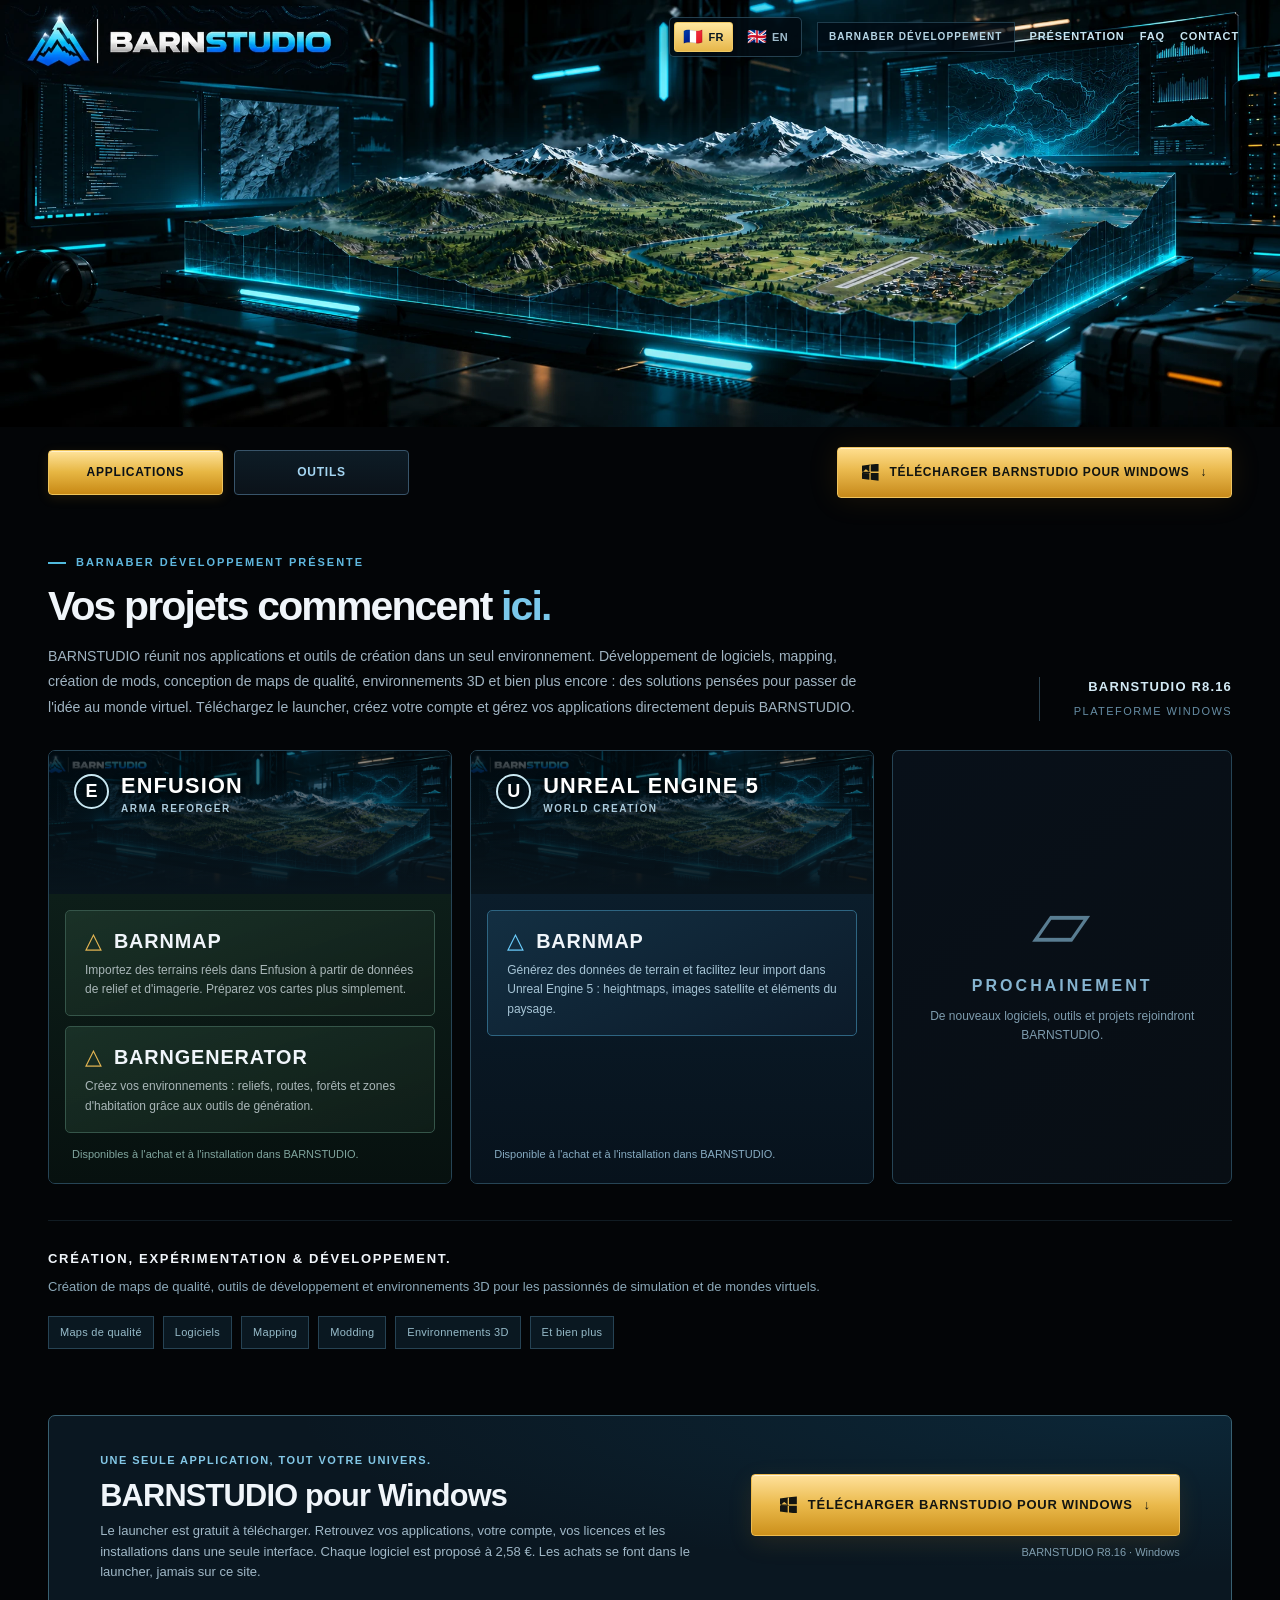
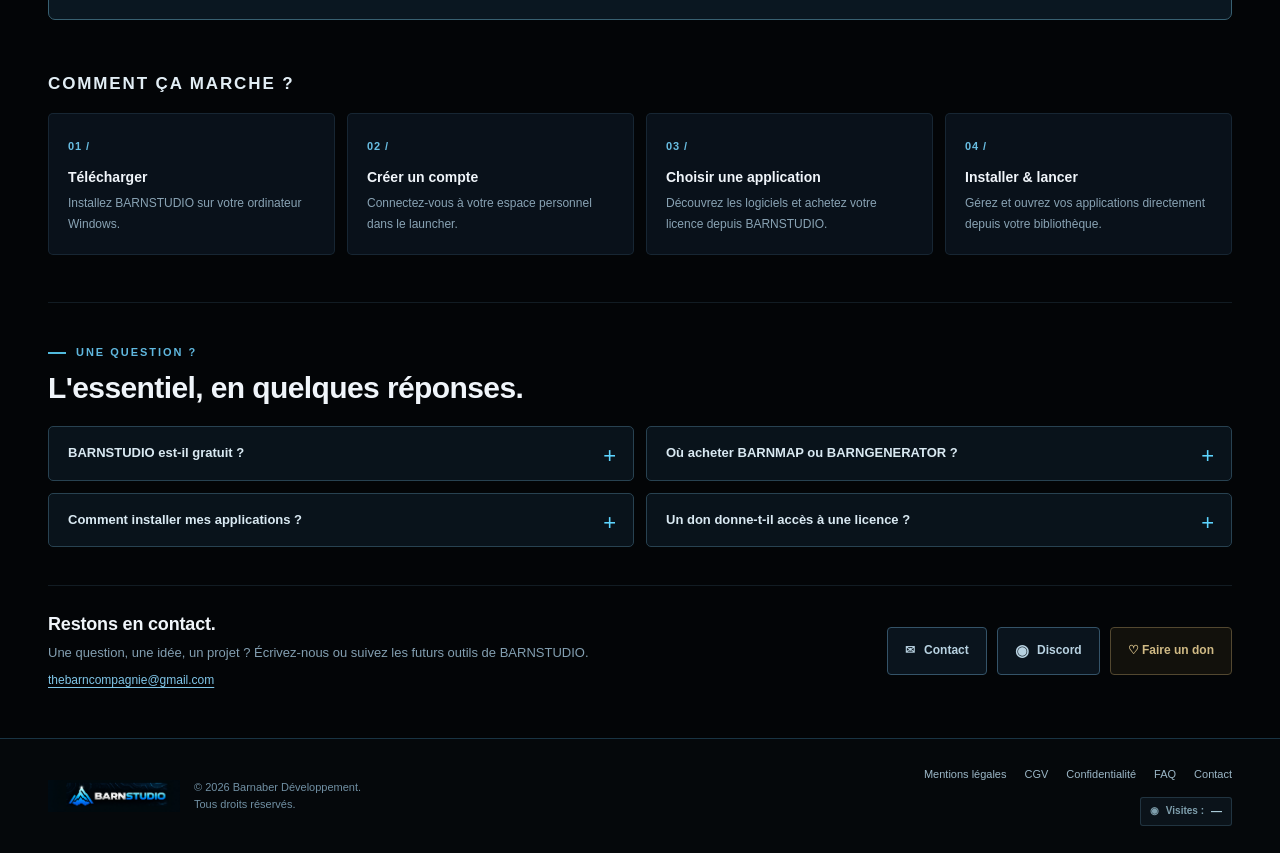
==== commit 94b117a3: "Masquer les prix des applications sur le site BARNSTUDIO" ====
--- a/index.html
+++ b/index.html
@@ -91,7 +91,6 @@
     .app-title h3 { font-weight: 900; font-size: clamp(16px, 1.55vw, 22px); text-transform: uppercase; letter-spacing: .045em; line-height: 1.2; margin: 0; }
     .app-title h3::before { content: "△"; display: inline-block; margin-right: 11px; color: #e8b854; font-weight: 500; font-size: 22px; }
     .unreal .app-title h3::before { color: #6ccfff; }
-    .app-price { white-space: nowrap; color: #f4d98d; font-size: 14px; font-weight: 900; }
     .app-item p { color: #a9b6b8; font-size: 12px; line-height: 1.63; margin: 7px 0 0; }
     .unreal .app-item p { color: #a6c4d5; }
     .app-footnote { margin: auto 5px 0; color: #80a59e; font-size: 11px; padding: 3px 2px 4px; }
@@ -268,11 +267,11 @@
 </div>
 <div class="engine-body">
 <div class="app-item">
-<div class="app-title"><h3>BARNMAP</h3><span class="app-price">2,58 €</span></div>
+<div class="app-title"><h3>BARNMAP</h3></div>
 <p data-i18n="enfusionMapDesc">Importez des terrains réels dans Enfusion à partir de données de relief et d'imagerie. Préparez vos cartes plus simplement.</p>
 </div>
 <div class="app-item">
-<div class="app-title"><h3>BARNGENERATOR</h3><span class="app-price">2,58 €</span></div>
+<div class="app-title"><h3>BARNGENERATOR</h3></div>
 <p data-i18n="enfusionGenDesc">Créez vos environnements : reliefs, routes, forêts et zones d'habitation grâce aux outils de génération.</p>
 </div>
 <p class="app-footnote" data-i18n="enfusionFootnote">Disponibles à l'achat et à l'installation dans BARNSTUDIO.</p>
@@ -285,7 +284,7 @@
 </div>
 <div class="engine-body">
 <div class="app-item">
-<div class="app-title"><h3>BARNMAP</h3><span class="app-price">2,58 €</span></div>
+<div class="app-title"><h3>BARNMAP</h3></div>
 <p data-i18n="unrealMapDesc">Générez des données de terrain et facilitez leur import dans Unreal Engine 5 : heightmaps, images satellite et éléments du paysage.</p>
 </div>
 <p class="app-footnote" data-i18n="unrealFootnote">Disponible à l'achat et à l'installation dans BARNSTUDIO.</p>
@@ -325,7 +324,7 @@
 <div>
 <span class="label" data-i18n="downloadTag">Une seule application, tout votre univers.</span>
 <h2 data-i18n="downloadTitle" id="download-title">BARNSTUDIO pour Windows</h2>
-<p data-i18n="downloadCopy">Le launcher est gratuit à télécharger. Retrouvez vos applications, votre compte, vos licences et les installations dans une seule interface. Chaque logiciel est proposé à 2,58 €. Les achats se font dans le launcher, jamais sur ce site.</p>
+<p data-i18n="downloadCopy">Le launcher est gratuit à télécharger. Retrouvez vos applications, votre compte, vos licences et les installations dans une seule interface. Les achats se font dans le launcher, jamais sur ce site.</p>
 </div>
 <div class="download-action">
 <a class="large-download" href="#telechargement" id="downloadMain"><span aria-hidden="true" class="winicon"></span><span data-i18n="downloadButton">Télécharger BARNSTUDIO pour Windows</span><span aria-hidden="true">↓</span></a>
@@ -345,7 +344,7 @@
 <section aria-labelledby="faq-title" class="wrap faq" id="questions">
 <div class="faq-heading"><p class="eyebrow" data-i18n="faqIntro">Une question ?</p><h2 data-i18n="faqTitle" id="faq-title">L'essentiel, en quelques réponses.</h2></div>
 <div class="faq-list">
-<details><summary data-i18n="faq1Q">BARNSTUDIO est-il gratuit ?</summary><p data-i18n="faq1A">Oui. Le launcher BARNSTUDIO se télécharge gratuitement. Les applications proposées à l'intérieur sont vendues séparément, au prix affiché de 2,58 € chacune.</p></details>
+<details><summary data-i18n="faq1Q">BARNSTUDIO est-il gratuit ?</summary><p data-i18n="faq1A">Oui. Le launcher BARNSTUDIO se télécharge gratuitement. Les applications proposées à l'intérieur peuvent être obtenues séparément depuis le launcher.</p></details>
 <details><summary data-i18n="faq2Q">Où acheter BARNMAP ou BARNGENERATOR ?</summary><p data-i18n="faq2A">Directement dans le launcher BARNSTUDIO, après avoir créé votre compte. La page web présente les logiciels, mais ne traite aucun paiement.</p></details>
 <details><summary data-i18n="faq3Q">Comment installer mes applications ?</summary><p data-i18n="faq3A">Une fois connecté, ouvrez BARNSTUDIO, choisissez le logiciel associé à votre compte puis utilisez le bouton « Installer ». Le téléchargement et l'installation s'effectuent depuis le launcher.</p></details>
 <details><summary data-i18n="faq4Q">Un don donne-t-il accès à une licence ?</summary><p data-i18n="faq4A">Non. Le don PayPal est facultatif et indépendant de l'achat des licences. Il ne débloque pas les logiciels.</p></details>
@@ -373,5 +372,5 @@
 </dialog>
 <script src="site-config.js"></script>
 
-<script src="lang.js"></script><script src="site.js"></script></body>
+<script src="lang.js?v=5"></script><script src="site.js?v=5"></script></body>
 </html>
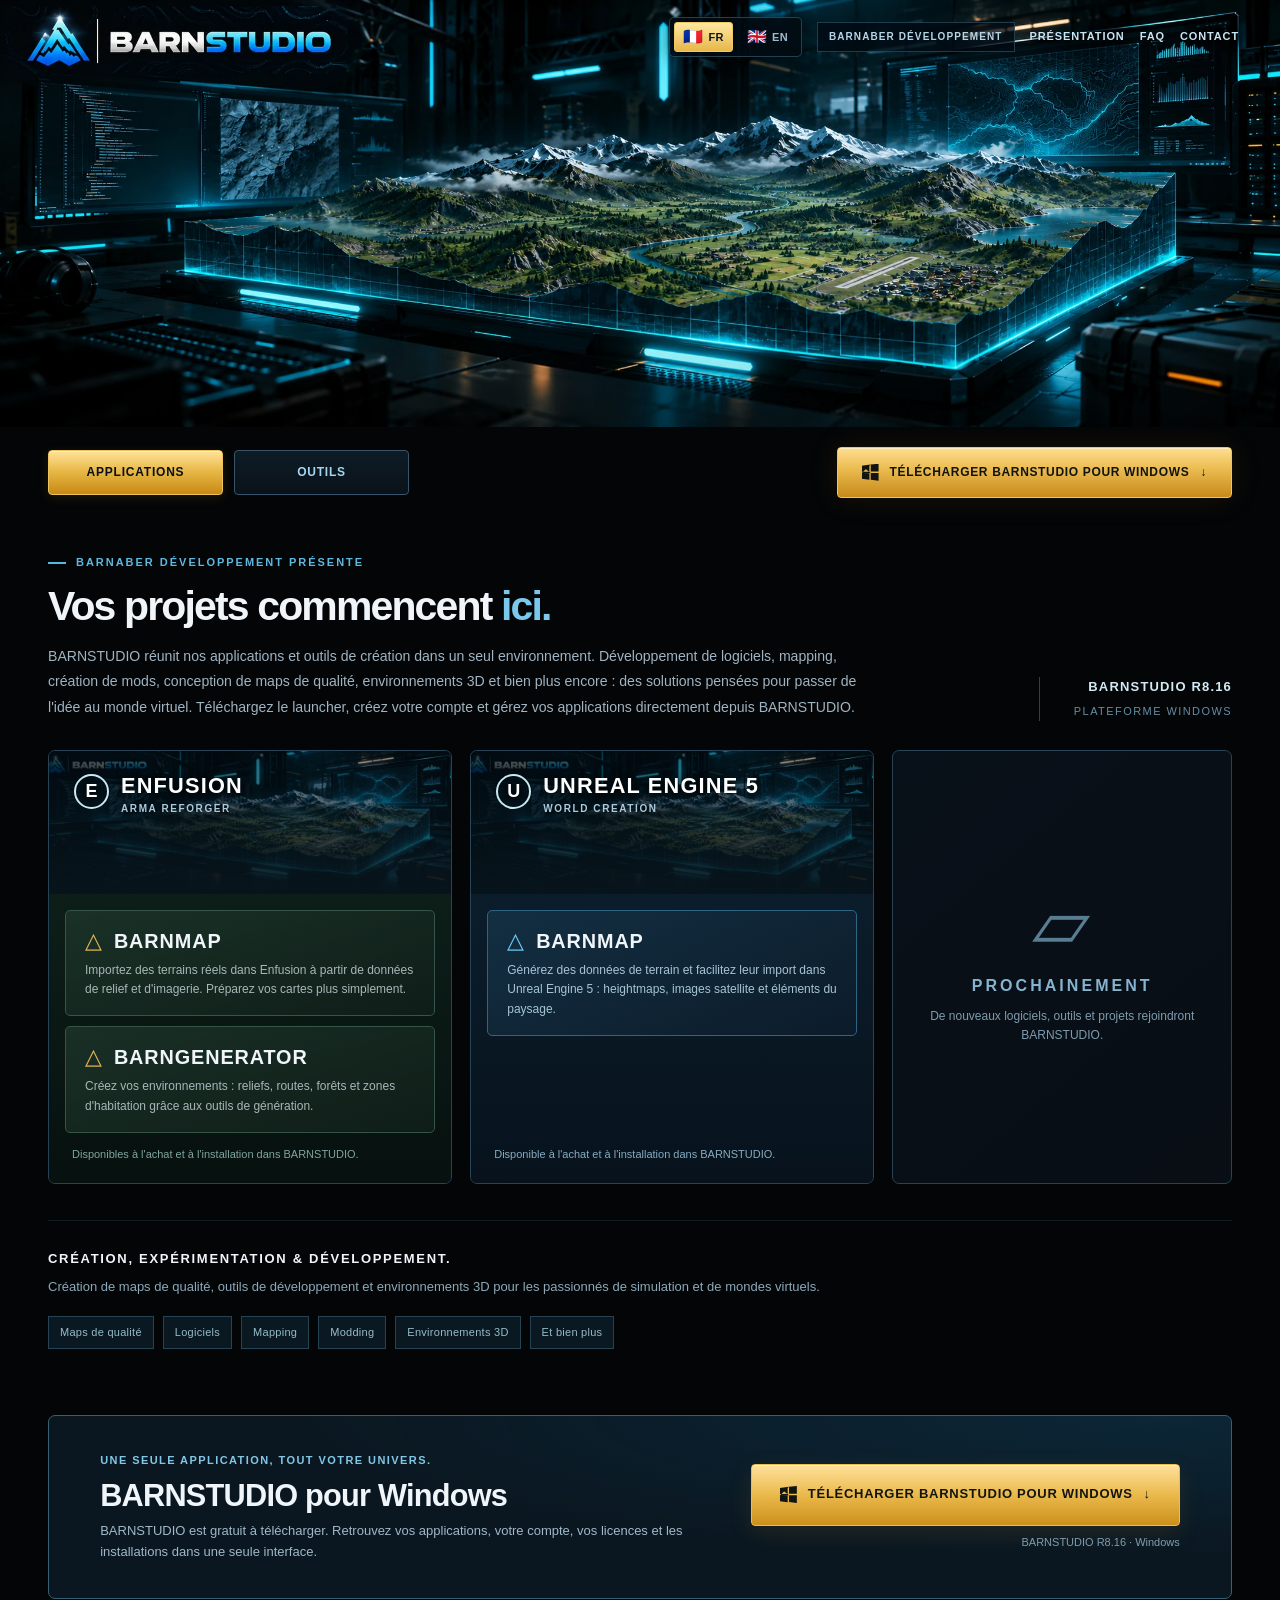
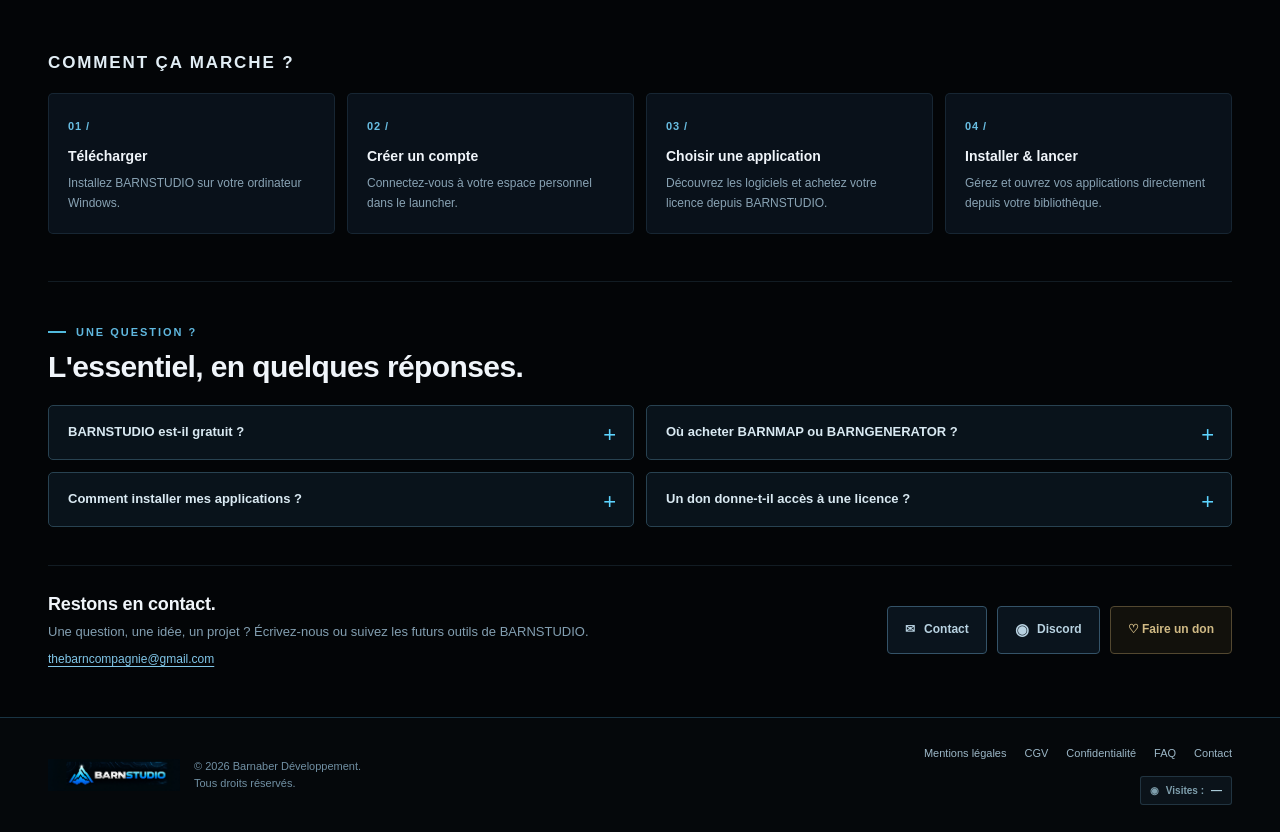
==== commit 7be27694: "Simplifier la FAQ : BARNSTUDIO gratuit" ====
--- a/index.html
+++ b/index.html
@@ -344,7 +344,7 @@
 <section aria-labelledby="faq-title" class="wrap faq" id="questions">
 <div class="faq-heading"><p class="eyebrow" data-i18n="faqIntro">Une question ?</p><h2 data-i18n="faqTitle" id="faq-title">L'essentiel, en quelques réponses.</h2></div>
 <div class="faq-list">
-<details><summary data-i18n="faq1Q">BARNSTUDIO est-il gratuit ?</summary><p data-i18n="faq1A">Oui. Le launcher BARNSTUDIO se télécharge gratuitement. Les applications proposées à l'intérieur peuvent être obtenues séparément depuis le launcher.</p></details>
+<details><summary data-i18n="faq1Q">BARNSTUDIO est-il gratuit ?</summary><p data-i18n="faq1A">Oui, BARNSTUDIO est gratuit à télécharger.</p></details>
 <details><summary data-i18n="faq2Q">Où acheter BARNMAP ou BARNGENERATOR ?</summary><p data-i18n="faq2A">Directement dans le launcher BARNSTUDIO, après avoir créé votre compte. La page web présente les logiciels, mais ne traite aucun paiement.</p></details>
 <details><summary data-i18n="faq3Q">Comment installer mes applications ?</summary><p data-i18n="faq3A">Une fois connecté, ouvrez BARNSTUDIO, choisissez le logiciel associé à votre compte puis utilisez le bouton « Installer ». Le téléchargement et l'installation s'effectuent depuis le launcher.</p></details>
 <details><summary data-i18n="faq4Q">Un don donne-t-il accès à une licence ?</summary><p data-i18n="faq4A">Non. Le don PayPal est facultatif et indépendant de l'achat des licences. Il ne débloque pas les logiciels.</p></details>
